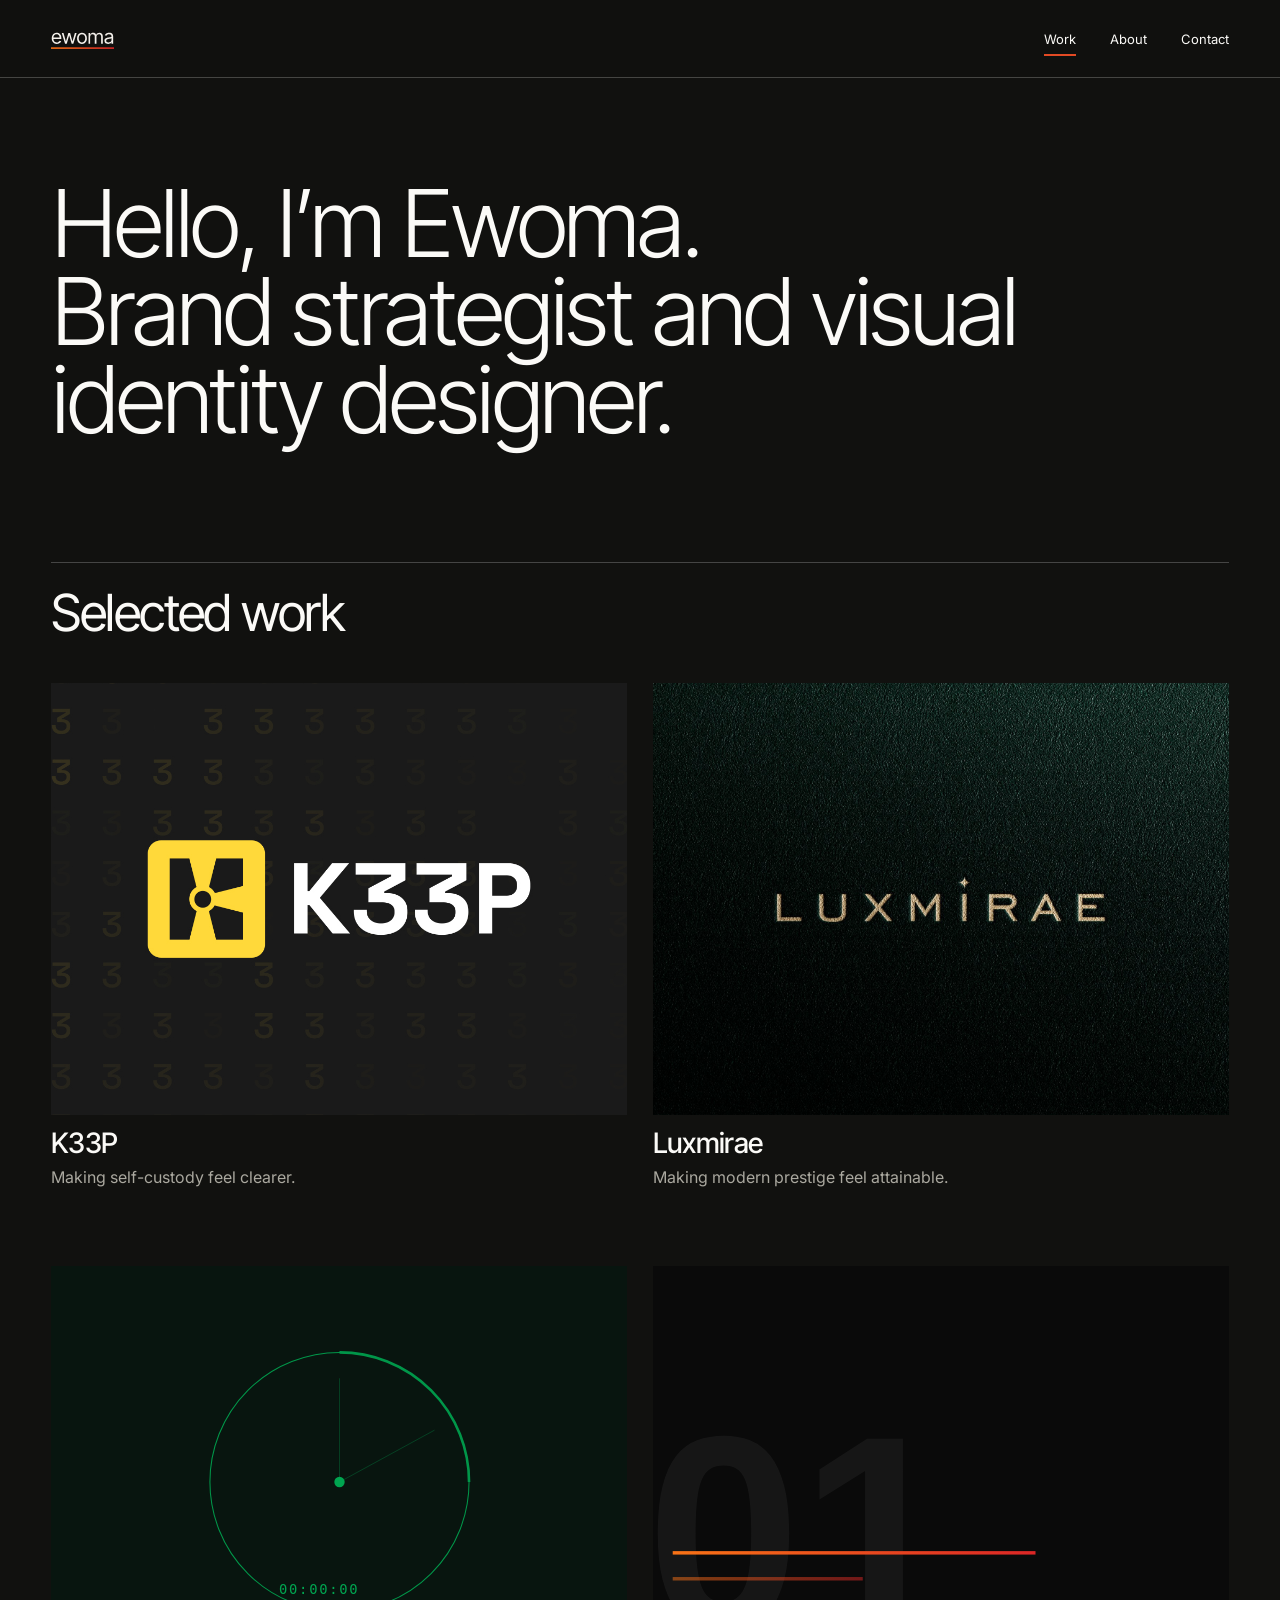
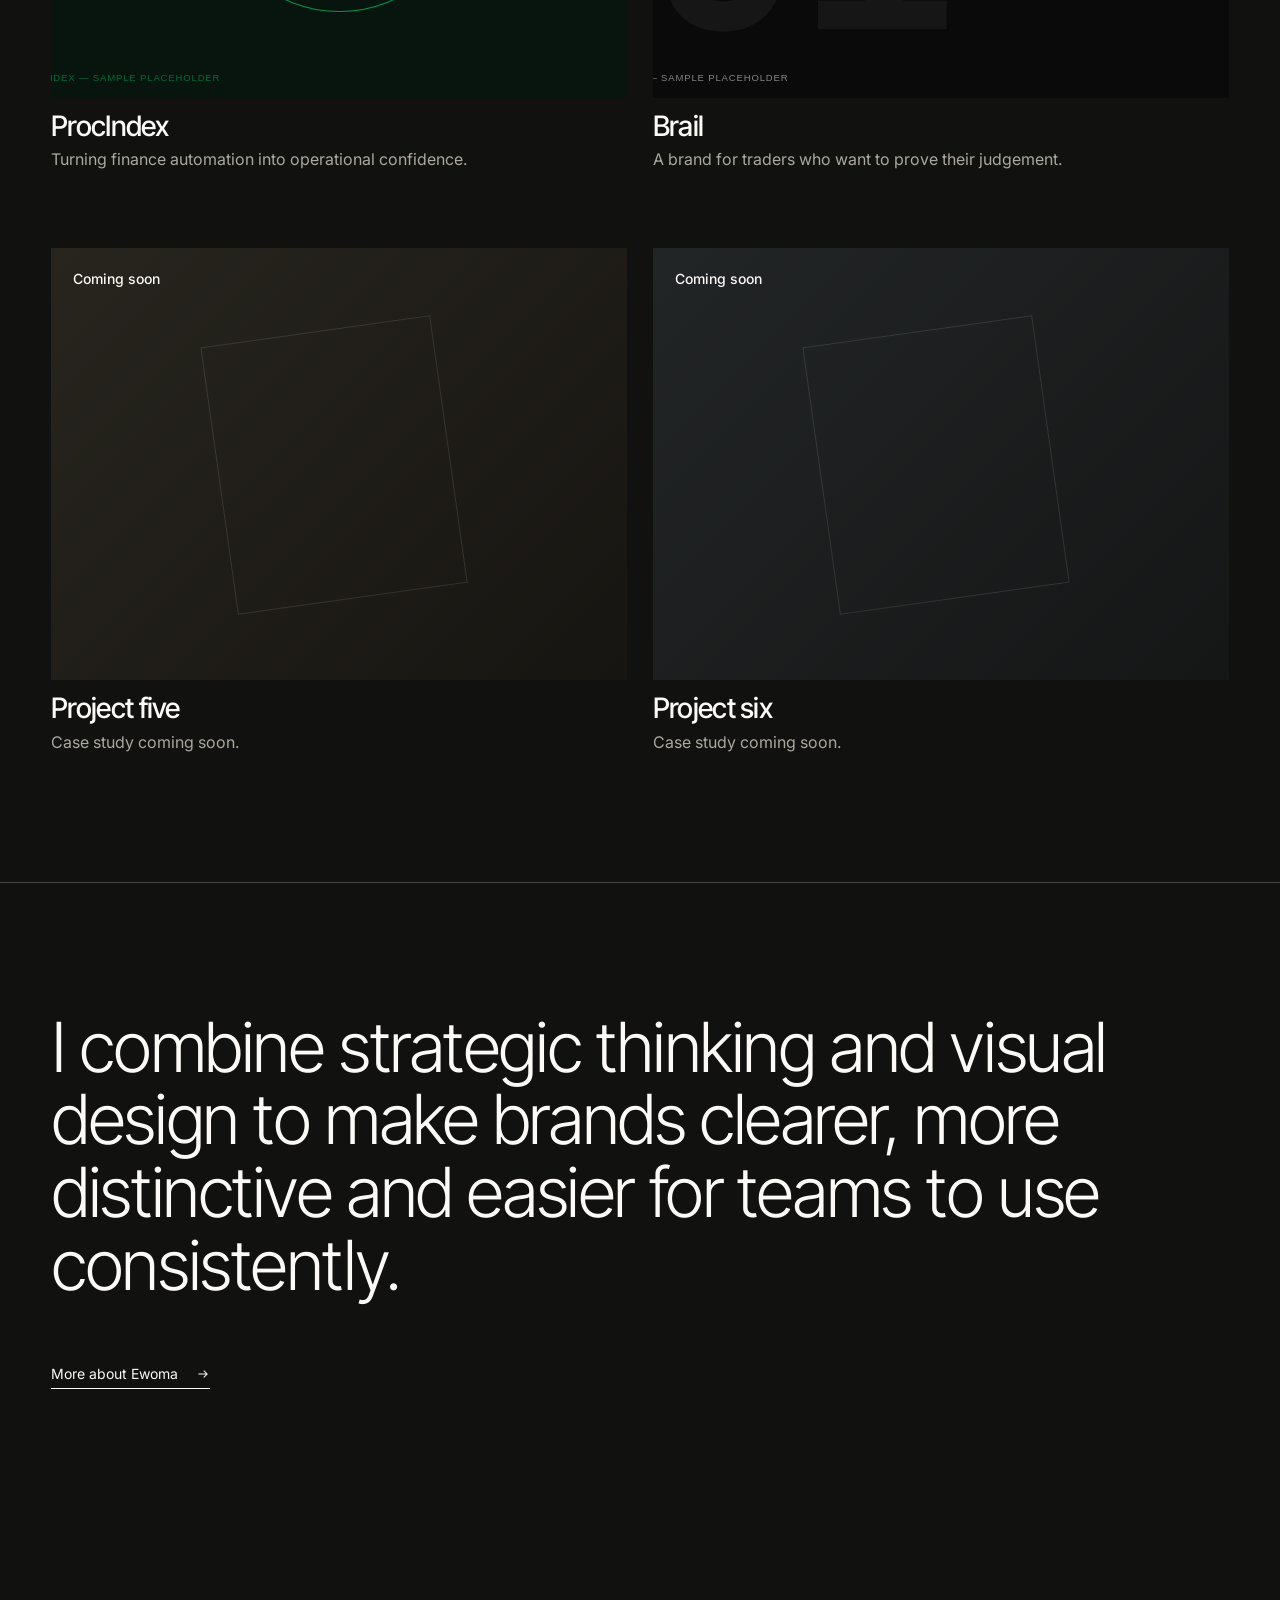
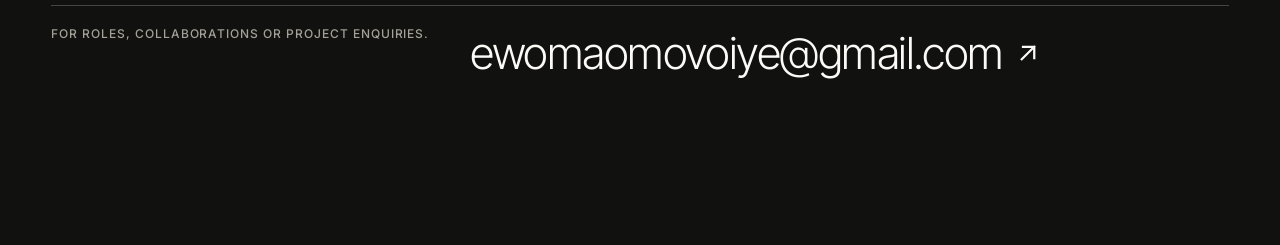
==== index.html @ f910e301 "Luxmirae Project Updated" ====
<!doctype html>
<html lang="en">
<head>
  <meta charset="utf-8"><meta name="viewport" content="width=device-width,initial-scale=1">
  <title>Ewoma Omovoiye — Brand strategist and visual identity designer</title>
  <meta name="description" content="Selected brand strategy and visual identity work by Ewoma Omovoiye.">
  <meta property="og:title" content="Ewoma Omovoiye — Brand strategist and visual identity designer"><meta property="og:description" content="Distinctive identities and practical brand systems that help brands communicate clearly and consistently."><meta property="og:type" content="website">
  <meta property="og:url" content="https://ewomaomovoiye.com/">
  <meta name="twitter:card" content="summary"><meta name="twitter:title" content="Ewoma Omovoiye — Brand strategist and visual identity designer"><meta name="twitter:description" content="Distinctive identities and practical brand systems that help brands communicate clearly and consistently.">
  <meta name="theme-color" content="#11110f">
  <link rel="canonical" href="https://ewomaomovoiye.com/">
  <link rel="icon" href="images/brand/favicon.svg"><link rel="preconnect" href="https://fonts.googleapis.com"><link rel="preconnect" href="https://fonts.gstatic.com" crossorigin>
  <link href="https://fonts.googleapis.com/css2?family=Inter+Tight:wght@300;400;500;600&family=Inter:wght@400;500;600&display=swap" rel="stylesheet"><link rel="stylesheet" href="style.css?v=luxmirae-2">
  <script type="application/ld+json">{"@context":"https://schema.org","@type":"Person","name":"Ewoma Omovoiye","url":"https://ewomaomovoiye.com/","jobTitle":"Brand strategist and visual identity designer","sameAs":["https://www.linkedin.com/in/ewoma-omovoiye/","https://www.instagram.com/ewomaomovoiye/","https://www.behance.net/omovoiypreciou"]}</script>
</head>
<body class="home-page">
<a class="skip-link" href="#main">Skip to content</a>
<nav aria-label="Primary navigation">
  <div class="logo"><a href="/" aria-label="Ewoma, home"><img class="logo-img" src="images/brand/logo-light.svg" alt=""></a></div>
  <button class="nav-toggle" aria-label="Open menu" aria-expanded="false" aria-controls="navlinks"><span class="bar"></span></button>
  <div class="navlinks" id="navlinks"><a class="active" aria-current="page" href="#work">Work</a><a href="/about">About</a><a href="mailto:ewomaomovoiye@gmail.com">Contact</a></div>
</nav><div class="nav-scrim" aria-hidden="true"></div>

<main id="main">
  <header class="home-hero"><div class="wrap">
    <h1>Hello, I’m Ewoma.<br>Brand strategist and visual identity designer.</h1>
  </div></header>

  <section class="work-index" id="work"><div class="wrap">
    <div class="section-head"><h2>Selected work</h2></div>
    <div class="project-grid">
      <article class="project-card"><a class="project-link" href="/work/k33p">
        <figure class="project-visual"><img class="project-still" src="images/k33p/cover-logo.jpg" alt="K33P logo on a dark patterned background" loading="lazy"><video class="project-motion" muted loop playsinline preload="metadata" poster="images/k33p/cover-logo.jpg" aria-hidden="true"><source src="images/k33p/k33p-hero.mp4?v=subtitle-free-1" type="video/mp4"></video></figure>
        <div class="project-caption"><h3>K33P</h3><p>Making self-custody feel clearer.</p></div>
      </a></article>
      <article class="project-card"><a class="project-link" href="/work/luxmirae">
        <figure class="project-visual"><img class="project-still" src="images/luxmirae/cover-logo.jpg" alt="Luxmirae wordmark in gold on deep green leather" loading="lazy"><video class="project-motion" muted loop playsinline preload="metadata" poster="images/luxmirae/cover-logo.jpg" aria-hidden="true"><source src="images/luxmirae/logo-motion.mp4" type="video/mp4"></video></figure>
        <div class="project-caption"><h3>Luxmirae</h3><p>Making modern prestige feel attainable.</p></div>
      </a></article>
      <article class="project-card"><a class="project-link" href="/work/procindex">
        <figure class="project-visual"><img class="project-still" src="images/procindex/hero.svg" alt="ProcIndex identity system preview" loading="lazy"><img class="project-motion" src="images/procindex/application.svg" alt="" aria-hidden="true" loading="lazy"></figure>
        <div class="project-caption"><h3>ProcIndex</h3><p>Turning finance automation into operational confidence.</p></div>
      </a></article>
      <article class="project-card"><a class="project-link" href="/work/brail">
        <figure class="project-visual"><img class="project-still" src="images/brail/hero.svg" alt="Brail identity system preview" loading="lazy"><img class="project-motion" src="images/brail/application.svg" alt="" aria-hidden="true" loading="lazy"></figure>
        <div class="project-caption"><h3>Brail</h3><p>A brand for traders who want to prove their judgement.</p></div>
      </a></article>
      <article class="project-card project-card--coming-soon" aria-label="Project five, case study coming soon">
        <figure class="project-visual project-placeholder"><span>Coming soon</span></figure>
        <div class="project-caption"><h3>Project five</h3><p>Case study coming soon.</p></div>
      </article>
      <article class="project-card project-card--coming-soon" aria-label="Project six, case study coming soon">
        <figure class="project-visual project-placeholder project-placeholder--alt"><span>Coming soon</span></figure>
        <div class="project-caption"><h3>Project six</h3><p>Case study coming soon.</p></div>
      </article>
    </div>
  </div></section>

  <section class="home-profile"><div class="wrap">
    <p>I combine strategic thinking and visual design to make brands clearer, more distinctive and easier for teams to use consistently.</p>
    <a class="home-profile-link" href="/about">More about Ewoma <svg class="icon link-arrow" viewBox="0 0 24 24" aria-hidden="true" focusable="false"><path d="M5 12h14M14 7l5 5-5 5"/></svg></a>
  </div></section>
</main>

<footer><div class="wrap"><div class="footer-top"><h2>For roles, collaborations or project enquiries.</h2><a class="contact-link" href="mailto:ewomaomovoiye@gmail.com"><span>ewomaomovoiye@gmail.com</span><svg class="icon contact-arrow" viewBox="0 0 24 24" aria-hidden="true" focusable="false"><path d="M7 17 17 7M8 7h9v9"/></svg></a></div><div class="footer-bottom"><div class="social-links"><a href="https://www.linkedin.com/in/ewoma-omovoiye/" target="_blank" rel="noopener noreferrer">LinkedIn</a><a href="https://www.instagram.com/ewomaomovoiye/" target="_blank" rel="noopener noreferrer">Instagram</a><a href="https://www.behance.net/omovoiypreciou" target="_blank" rel="noopener noreferrer">Behance</a></div><p class="copyright">© 2026 Ewoma Omovoiye</p></div></div></footer>
<script src="script.js?v=k33p-expanded-3"></script>
</body></html>
---- style.css ----
:root{--ink:#11110f;--paper:#f4f1eb;--white:#fbfaf7;--muted:#68675f;--line:rgba(17,17,15,.18);--line-dark:rgba(255,255,255,.22);--accent:#e34a24;--display:"Inter Tight",Arial,sans-serif;--body:"Inter",Arial,sans-serif}
*{box-sizing:border-box;margin:0;padding:0}html{scroll-behavior:smooth;overflow-x:clip}body{background:var(--paper);color:var(--ink);font-family:var(--body);-webkit-font-smoothing:antialiased;overflow-x:clip}html.menu-open,body.menu-open{overflow:hidden;overscroll-behavior:none}img{display:block;max-width:100%}a{color:inherit;text-decoration:none}button{color:inherit;font:inherit}a:focus-visible,button:focus-visible{outline:2px solid var(--accent);outline-offset:4px}::selection{background:var(--accent);color:#fff}
.skip-link{background:var(--ink);color:#fff;left:16px;padding:10px 14px;position:fixed;top:-80px;z-index:300}.skip-link:focus{top:16px}.wrap{margin:0 auto;max-width:1440px;padding-left:clamp(24px,4vw,64px);padding-right:clamp(24px,4vw,64px)}.rule{background:var(--accent);border:0;height:2px;width:48px}.eyebrow{color:var(--muted);font-size:12px;font-weight:600;letter-spacing:.1em;text-transform:uppercase}.text-link{align-items:center;border-bottom:1px solid currentColor;display:inline-flex;font-size:14px;gap:20px;padding-bottom:5px}.text-link::after{background:currentColor;content:"";height:.85em;-webkit-mask:url("data:image/svg+xml,%3Csvg xmlns='http://www.w3.org/2000/svg' viewBox='0 0 24 24'%3E%3Cpath d='M7 17 17 7M8 7h9v9' fill='none' stroke='black' stroke-linecap='square' stroke-width='1.8'/%3E%3C/svg%3E") center/contain no-repeat;mask:url("data:image/svg+xml,%3Csvg xmlns='http://www.w3.org/2000/svg' viewBox='0 0 24 24'%3E%3Cpath d='M7 17 17 7M8 7h9v9' fill='none' stroke='black' stroke-linecap='square' stroke-width='1.8'/%3E%3C/svg%3E") center/contain no-repeat;width:.85em}
nav{align-items:center;background:rgba(244,241,235,.94);border-bottom:1px solid var(--line);display:flex;height:78px;justify-content:space-between;padding:0 clamp(24px,4vw,64px);position:sticky;top:0;z-index:100;backdrop-filter:blur(14px)}.logo a,.logo-img{display:block}.logo-img{height:26px;width:auto}.navlinks{align-items:center;display:flex;font-size:13px;gap:34px}.navlinks a{color:#3f3f39;position:relative}.navlinks a::after{background:var(--accent);bottom:-9px;content:"";height:2px;left:0;position:absolute;transform:scaleX(0);transform-origin:left;transition:transform .2s ease;width:100%}.navlinks a:hover::after,.navlinks a.active::after{transform:scaleX(1)}.nav-status{align-items:center;display:flex;font-size:12px;gap:8px}.nav-status::before{background:#3c9b59;border-radius:50%;content:"";height:7px;width:7px}.nav-toggle{align-items:center;background:transparent;border:0;cursor:pointer;display:none;height:42px;justify-content:center;width:42px}.nav-toggle .bar,.nav-toggle .bar::before,.nav-toggle .bar::after{background:currentColor;content:"";display:block;height:1.5px;position:absolute;transition:transform .2s ease;width:21px}.nav-toggle .bar{position:relative}.nav-toggle .bar::before{top:-6px}.nav-toggle .bar::after{top:6px}.nav-toggle[aria-expanded=true] .bar{background:transparent}.nav-toggle[aria-expanded=true] .bar::before{top:0;transform:rotate(45deg)}.nav-toggle[aria-expanded=true] .bar::after{top:0;transform:rotate(-45deg)}.nav-scrim{display:none}.home-page{background:#11110f;color:var(--white)}.home-page nav{background:rgba(17,17,15,.92);border-bottom-color:var(--line-dark)}.home-page .navlinks a{color:var(--white)}
.home-hero{min-height:clamp(360px,52vh,560px);padding:clamp(64px,8vw,112px) 0 clamp(56px,7vw,88px)}.home-hero h1{font-family:var(--display);font-size:clamp(50px,7.3vw,108px);font-weight:300;letter-spacing:-.045em;line-height:.94;max-width:1200px}.hero-bottom{align-items:end;border-top:1px solid var(--line);display:grid;gap:30px;grid-template-columns:1fr 1fr;margin-top:clamp(54px,8vw,100px);padding-top:22px}.hero-bottom p{color:#3f3f39;font-size:clamp(16px,1.5vw,20px);line-height:1.55;max-width:610px}.hero-actions{display:flex;gap:28px;justify-content:flex-end}
.work-index{padding:16px 0 clamp(88px,10vw,132px)}.section-head{align-items:end;border-top:1px solid var(--line-dark);display:flex;justify-content:space-between;padding:18px 0 40px}.section-head h2{font-family:var(--display);font-size:clamp(32px,4vw,60px);font-weight:400;letter-spacing:-.03em}.section-head p{color:var(--muted);font-size:13px}.project-grid{display:grid;gap:clamp(48px,6vw,88px) clamp(16px,2vw,28px);grid-template-columns:repeat(2,minmax(0,1fr))}.project-card{min-width:0}.project-visual{aspect-ratio:4/3;background:#292925;overflow:hidden;position:relative}.project-visual img{height:100%;object-fit:cover;transition:transform .55s cubic-bezier(.2,.7,.2,1);width:100%}.project-card a:hover .project-visual img{transform:scale(1.018)}.project-caption{padding-top:14px}.project-caption h3{font-family:var(--display);font-size:clamp(23px,2.2vw,34px);font-weight:500;letter-spacing:-.025em;line-height:1.05}.project-caption p{color:#aaa89f;font-size:clamp(14px,1.25vw,17px);line-height:1.45;margin-top:7px;max-width:560px}.project-placeholder{align-items:flex-start;background:linear-gradient(135deg,#28251f,#171511);display:flex;padding:22px}.project-placeholder--alt{background:linear-gradient(135deg,#222526,#151616)}.project-placeholder::after{border:1px solid rgba(255,255,255,.11);content:"";height:62%;left:29%;position:absolute;top:19%;transform:rotate(-8deg);width:40%}.project-placeholder span{font-size:14px;font-weight:500;position:relative;z-index:1}.project-card--coming-soon{cursor:default}.home-profile{border-top:1px solid var(--line-dark);padding:clamp(82px,10vw,148px) 0}.home-profile p{font-family:var(--display);font-size:clamp(36px,5.4vw,76px);font-weight:300;letter-spacing:-.035em;line-height:1.05;max-width:1240px}.home-profile-link{align-items:center;border-bottom:1px solid currentColor;display:inline-flex;font-size:14px;gap:18px;margin-top:clamp(36px,5vw,64px);padding-bottom:6px}
.statement{background:var(--ink);color:var(--white);padding:clamp(88px,12vw,180px) 0}.statement p{font-family:var(--display);font-size:clamp(38px,6.2vw,92px);font-weight:300;letter-spacing:-.035em;line-height:1.02;max-width:1240px}.statement .eyebrow{color:#aaa89f;display:block;margin-bottom:42px}.home-about{display:grid;gap:70px;grid-template-columns:1fr 1.4fr;padding-bottom:120px;padding-top:120px}.home-about h2{font-family:var(--display);font-size:clamp(34px,4.5vw,68px);font-weight:400;letter-spacing:-.03em}.home-about-copy p{font-size:clamp(20px,2vw,28px);letter-spacing:-.015em;line-height:1.42;max-width:760px}.home-about-copy .text-link{margin-top:34px}
.page-hero{padding:clamp(86px,11vw,160px) 0 82px}.page-hero h1{font-family:var(--display);font-size:clamp(60px,10vw,144px);font-weight:300;letter-spacing:-.05em;line-height:.9}.page-hero .intro{font-family:var(--display);font-size:clamp(24px,3.4vw,48px);font-weight:300;letter-spacing:-.025em;line-height:1.2;margin:64px 0 0 auto;max-width:850px}.about-details{border-top:1px solid var(--line);display:grid;gap:60px;grid-template-columns:1fr 1.5fr;padding:28px 0 120px}.about-copy p{font-size:17px;line-height:1.7;margin-bottom:24px;max-width:690px}.facts{margin-top:52px}.fact-row{border-top:1px solid var(--line);display:grid;font-size:14px;gap:24px;grid-template-columns:130px 1fr;padding:17px 0}.fact-row:last-child{border-bottom:1px solid var(--line)}.fact-row dt{color:var(--muted)}.principles{background:var(--ink);color:var(--white);padding:100px 0}.principles-grid{display:grid;grid-template-columns:repeat(3,1fr);margin-top:52px}.principle{border-left:1px solid var(--line-dark);padding:0 30px}.principle:first-child{border-left:0;padding-left:0}.principle .n{color:#96958d;font-size:12px;margin-bottom:54px}.principle h2{font-family:var(--display);font-size:27px;font-weight:400;margin-bottom:18px}.principle p{color:#bbb9b1;font-size:14px;line-height:1.65}
.process-intro{border-top:1px solid var(--line);display:grid;gap:40px;grid-template-columns:1fr 1.5fr;padding:24px 0 92px}.process-intro p{font-size:clamp(20px,2.4vw,32px);line-height:1.4;max-width:780px}.process-list{border-top:1px solid var(--line)}.phase{border-bottom:1px solid var(--line);display:grid;gap:28px;grid-template-columns:80px .8fr 1.2fr;padding:38px 0}.phase .n{color:var(--accent);font-size:12px;padding-top:7px}.phase h2{font-family:var(--display);font-size:clamp(28px,3vw,44px);font-weight:400;letter-spacing:-.025em}.phase p{color:#4e4d47;font-size:15px;line-height:1.65;max-width:620px}.process-page{padding-bottom:120px}
.case-intro{padding:clamp(72px,9vw,130px) 0 54px}.case-intro h1{font-family:var(--display);font-size:clamp(70px,12vw,174px);font-weight:300;letter-spacing:-.055em;line-height:.84}.case-hook{font-family:var(--display);font-size:clamp(25px,3.7vw,54px);font-weight:300;letter-spacing:-.025em;line-height:1.16;margin-top:64px;max-width:970px}.case-meta{border-bottom:1px solid var(--line);border-top:1px solid var(--line);display:grid;grid-template-columns:repeat(4,1fr);margin-top:72px}.meta-item{border-left:1px solid var(--line);min-height:96px;padding:18px}.meta-item:first-child{border-left:0;padding-left:0}.meta-item dt{color:var(--muted);font-size:11px;letter-spacing:.07em;margin-bottom:12px;text-transform:uppercase}.meta-item dd{font-size:14px;line-height:1.4}.case-media{background:#ddd9d2}.case-media img{height:auto;width:100%}.case-story{padding:120px 0}.story-row{border-top:1px solid var(--line);display:grid;gap:35px;grid-template-columns:120px .8fr 1.2fr;padding:36px 0 90px}.story-row:last-child{padding-bottom:0}.story-label{color:var(--accent);font-size:11px;letter-spacing:.08em;padding-top:9px;text-transform:uppercase}.story-row h2{font-family:var(--display);font-size:clamp(30px,4vw,58px);font-weight:400;letter-spacing:-.03em;line-height:1.05}.story-copy p{font-size:16px;line-height:1.7;margin-bottom:18px;max-width:680px}.story-copy .insight{font-family:var(--display);font-size:clamp(25px,3vw,42px);font-weight:300;letter-spacing:-.02em;line-height:1.2;margin-bottom:28px}.media-grid{display:grid;gap:3px;grid-template-columns:repeat(12,1fr);margin:0 auto;max-width:1600px;padding:0 3px}.media-grid img{background:#ddd9d2;height:100%;object-fit:cover;width:100%}.media-grid .wide{aspect-ratio:16/8;grid-column:span 12}.media-grid .half{aspect-ratio:4/3;grid-column:span 6}.media-grid .third{aspect-ratio:1/1;grid-column:span 4}.project-status{background:var(--ink);color:var(--white);padding:92px 0}.project-status-grid{display:grid;gap:50px;grid-template-columns:1fr 2fr}.project-status h2{color:#9c9b93;font-size:12px;font-weight:500;letter-spacing:.08em;text-transform:uppercase}.project-status p{font-family:var(--display);font-size:clamp(28px,4vw,58px);font-weight:300;letter-spacing:-.025em;line-height:1.15;max-width:930px}.next-project{padding:26px 0 86px}.next-project a{align-items:end;border-top:1px solid var(--line);display:flex;justify-content:space-between;padding-top:22px}.next-project span{color:var(--muted);font-size:11px;letter-spacing:.08em;text-transform:uppercase}.next-project strong{font-family:var(--display);font-size:clamp(38px,6vw,88px);font-weight:300;letter-spacing:-.04em}
footer{background:var(--ink);color:var(--white);padding:88px 0 38px}.footer-top{border-top:1px solid var(--line-dark);display:grid;gap:40px;grid-template-columns:1fr 2fr;padding-top:20px}footer h2{color:#a3a198;font-size:12px;font-weight:500;letter-spacing:.08em;text-transform:uppercase}.contact-link{align-items:center;display:inline-flex;font-family:var(--display);font-size:clamp(28px,3.45vw,66px);font-weight:300;gap:.22em;justify-self:start;letter-spacing:-.035em;max-width:100%;white-space:nowrap}.contact-link span:first-child{min-width:0}.icon{display:block;fill:none;stroke:currentColor;stroke-linecap:square;stroke-width:1.8;vector-effect:non-scaling-stroke}.contact-arrow{flex:0 0 auto;height:.68em;width:.68em}.footer-bottom{align-items:end;border-top:1px solid var(--line-dark);display:flex;justify-content:space-between;margin-top:90px;padding-top:20px}.social-links{display:flex;font-size:13px;gap:24px}.copyright{color:#95948c;font-size:12px}
@media(max-width:820px){nav{height:70px;padding-left:max(24px,env(safe-area-inset-left));padding-right:max(24px,env(safe-area-inset-right))}.nav-toggle{display:flex;position:relative;z-index:103}.nav-status{display:none}.navlinks{align-items:flex-start;background:var(--ink);color:var(--white);flex-direction:column;font-family:var(--display);font-size:34px;gap:22px;height:100vh;height:100dvh;justify-content:center;overflow-y:auto;overscroll-behavior:contain;padding:calc(48px + env(safe-area-inset-top)) max(48px,calc(24px + env(safe-area-inset-right))) calc(48px + env(safe-area-inset-bottom)) 48px;pointer-events:none;position:fixed;right:0;top:0;transform:translateX(100%);transition:transform .28s ease,visibility .28s;visibility:hidden;-webkit-overflow-scrolling:touch;width:min(88vw,420px);z-index:102}.navlinks.open{pointer-events:auto;transform:translateX(0);visibility:visible}.navlinks a{color:var(--white)}.nav-toggle[aria-expanded=true]{color:var(--white)}.nav-scrim{background:rgba(17,17,15,.42);display:block;inset:0;opacity:0;pointer-events:none;position:fixed;transition:opacity .28s ease;z-index:99}.nav-scrim.open{opacity:1;pointer-events:auto;touch-action:none}.hero-bottom,.home-about,.about-details,.process-intro,.footer-top,.project-status-grid{grid-template-columns:1fr}.hero-actions{justify-content:flex-start}.contact-link{font-size:5.2vw}.principles-grid{grid-template-columns:1fr}.principle{border-left:0;border-top:1px solid var(--line-dark);padding:30px 0}.principle:first-child{border-top:0}.principle .n{margin-bottom:30px}.phase,.story-row{grid-template-columns:60px 1fr}.phase p,.story-copy{grid-column:2}.case-meta{grid-template-columns:repeat(2,1fr)}.meta-item:nth-child(3){border-left:0;padding-left:0}.meta-item:nth-child(n+3){border-top:1px solid var(--line)}}
@media(max-width:620px){.home-hero{min-height:auto;padding-top:76px}.home-hero h1{font-size:clamp(48px,15.5vw,76px);line-height:.94}.project-grid{grid-template-columns:1fr}.project-card{grid-column:auto}.project-visual{aspect-ratio:4/3}.project-caption h3{font-size:26px}.statement p{font-size:38px}.home-about{gap:38px}.page-hero .intro{margin-top:46px}.about-details{gap:36px}.phase,.story-row{gap:18px;grid-template-columns:36px 1fr}.case-hook{margin-top:42px}.case-intro h1{font-size:clamp(62px,22vw,100px)}.case-story{padding:76px 0}.story-row{padding-bottom:64px}.media-grid .half,.media-grid .third{aspect-ratio:4/3;grid-column:span 12}.footer-bottom{align-items:flex-start;flex-direction:column;gap:28px}.social-links{flex-wrap:wrap}.contact-link{font-size:clamp(18px,5.6vw,29px)}}
@media(prefers-reduced-motion:reduce){*,*::before,*::after{scroll-behavior:auto!important;transition-duration:.01ms!important}}

/* Shared page progress */
nav{isolation:isolate}
.page-progress{background:transparent;bottom:-1px;height:3px;left:0;opacity:0;pointer-events:none;position:absolute;right:0;transition:opacity .18s ease;z-index:4}
.page-progress.is-visible{opacity:1}
.page-progress-bar{background:linear-gradient(90deg,#f2a23b 0%,#ed6932 48%,#c9322c 100%);height:100%;transform:scaleX(0);transform-origin:left center;will-change:transform}

/* Homepage project interaction */
.project-grid:has(.project-card:hover) .project-card:not(:hover),.project-grid:has(.project-card:focus-within) .project-card:not(:focus-within){opacity:.24}
.project-card{opacity:1;transition:opacity .34s ease,transform .42s cubic-bezier(.22,1,.36,1)}
.project-card:hover,.project-card:focus-within{transform:translateY(-4px)}
.project-visual .project-still,.project-visual .project-motion{inset:0;position:absolute}
.project-visual .project-still{opacity:1;transition:opacity .3s ease}
.project-visual .project-motion{opacity:0;transform:scale(1.03);transition:opacity .3s ease}
.project-card:hover .project-still,.project-card:focus-within .project-still{opacity:0}
.project-card:hover .project-motion,.project-card:focus-within .project-motion{animation:project-preview-motion 5.5s ease-in-out infinite alternate;opacity:1}
@keyframes project-preview-motion{from{filter:saturate(.9);transform:scale(1.04) translate3d(-1.2%,0,0)}to{filter:saturate(1.15);transform:scale(1.12) translate3d(1.5%,-1%,0)}}

/* Selected card expands into the case-study hero before navigation. */
.project-flight{background:#24231f;inset:auto;overflow:hidden;pointer-events:none;position:fixed;z-index:1000;will-change:height,left,top,width}
.project-flight-media{display:block;height:100%;object-fit:cover;width:100%;will-change:transform}
.project-visual.is-flight-source{visibility:hidden}
.is-project-transitioning{overflow:hidden}
.is-project-transitioning>*:not(.project-flight):not(script){opacity:0;transition:opacity .42s ease}
.is-project-transitioning-live{overflow:hidden}
.is-project-transitioning-live>main,.is-project-transitioning-live>footer{opacity:0;pointer-events:none;transition:opacity .32s ease}
.is-project-transitioning-live .project-cursor{visibility:hidden}
.immersive-media video.is-continuous-video{animation:none;transform:none}
.is-case-entering .immersive-copy{opacity:0!important;transform:translateY(48px)!important;visibility:hidden!important}
.is-case-entering .immersive-media::after{opacity:0!important}

/* Immersive case studies */
.case-page{--case-dim:0;--case-copy:0;background:#11110f;color:var(--white)}
.case-page nav{background:linear-gradient(180deg,rgba(0,0,0,.62),rgba(0,0,0,0));border-bottom-color:rgba(255,255,255,.16);color:var(--white);margin-bottom:-78px;text-shadow:0 1px 14px rgba(0,0,0,.45);transition:background .18s ease,border-color .18s ease}
.case-page nav.is-scrolled{background:#11110f;backdrop-filter:none;border-bottom-color:var(--line-dark);text-shadow:none}
.case-page .navlinks a{color:var(--white)}
.immersive-hero{background:#263b4b;height:152svh;min-height:1100px;position:relative}
.immersive-media{height:100svh;min-height:650px;overflow:hidden;position:sticky;top:0}
.immersive-media::after{background:linear-gradient(180deg,rgba(8,8,7,.08),rgba(8,8,7,.82));content:"";inset:0;opacity:var(--case-dim);pointer-events:none;position:absolute;transition:opacity .08s linear;z-index:1}
.immersive-media img,.immersive-media video{animation:case-media-motion 14s ease-in-out infinite alternate;height:100%;object-fit:cover;width:100%}
@keyframes case-media-motion{from{transform:scale(1.08) translate3d(-1.2%,0,0)}to{transform:scale(1.02) translate3d(1%,-.5%,0)}}
.immersive-copy{align-items:end;bottom:78px;display:grid;gap:clamp(30px,5vw,80px);grid-template-columns:minmax(0,1.5fr) minmax(240px,.5fr);left:clamp(24px,4vw,64px);opacity:var(--case-copy);position:absolute;right:clamp(24px,4vw,64px);transform:translateY(var(--case-copy-y,48px));will-change:opacity,transform;z-index:2}
.immersive-copy h1{font-family:var(--display);font-size:clamp(58px,9.2vw,138px);font-weight:300;letter-spacing:-.06em;line-height:.86}
.immersive-copy p{font-size:clamp(16px,1.5vw,20px);line-height:1.4;max-width:360px}
.case-sheet{background:var(--paper);border-radius:20px 20px 0 0;color:var(--ink);margin-top:-20px;overflow:hidden;position:relative;z-index:3}
.case-overview{border-bottom:1px solid var(--line);display:grid;gap:clamp(46px,6vw,90px);grid-template-columns:.8fr 2.2fr;padding-bottom:clamp(72px,8vw,112px);padding-top:42px}
.case-overview h2{font-family:var(--display);font-size:clamp(36px,4.5vw,64px);font-weight:400;letter-spacing:-.045em;line-height:.95}
.overview-content{display:grid;gap:clamp(24px,3vw,44px);grid-template-columns:minmax(240px,1.35fr) repeat(3,minmax(100px,.55fr))}
.overview-content>p,.overview-content dd{font-size:15px;line-height:1.45}.overview-content dl{margin:0}.overview-content dt{color:var(--muted);font-size:11px;letter-spacing:.08em;margin-bottom:12px;text-transform:uppercase}.overview-content dd{margin:0}
.editorial-media{background:#d7d3cb;overflow:hidden}.editorial-media img{height:100%;object-fit:cover;transform:scale(1.035);transition:transform 1.25s cubic-bezier(.22,1,.36,1);width:100%}.editorial-media.is-visible img{transform:scale(1)}
.editorial-media--wide{height:clamp(440px,67vw,900px);margin:0 clamp(24px,4vw,64px)}
.editorial-media--band{height:clamp(380px,55vw,760px);margin-top:clamp(46px,6vw,86px)}
.editorial-pair{display:grid;gap:clamp(8px,1vw,16px);grid-template-columns:1fr 1fr;padding:clamp(24px,4vw,64px)}.editorial-pair .editorial-media{min-height:clamp(340px,45vw,640px)}
.editorial-stagger{display:grid;gap:clamp(60px,12vw,190px);grid-template-columns:1fr 1fr;padding:clamp(86px,10vw,150px) clamp(24px,8vw,120px)}.editorial-stagger .editorial-media{aspect-ratio:4/5}.editorial-stagger .editorial-media:last-child{margin-top:clamp(90px,12vw,180px)}
.case-context{border-bottom:1px solid var(--line);display:grid;gap:clamp(42px,6vw,90px);grid-template-columns:1fr 1fr;padding-bottom:clamp(84px,9vw,130px);padding-top:clamp(84px,9vw,130px)}
.case-context h2{font-family:var(--display);font-size:clamp(38px,5vw,72px);font-weight:400;letter-spacing:-.05em;line-height:.98;max-width:590px}
.case-context p{font-family:var(--display);font-size:clamp(22px,2.4vw,34px);font-weight:300;letter-spacing:-.025em;line-height:1.22;max-width:700px}
.case-context--plain{grid-template-columns:.75fr 1.25fr}.case-context--plain p{grid-column:2}
.reveal-on-scroll{opacity:0;transform:translateY(34px);transition:opacity .7s ease,transform .9s cubic-bezier(.22,1,.36,1)}.reveal-on-scroll.is-visible{opacity:1;transform:translateY(0)}
.next-project-card{background:#254837;color:var(--white);display:grid;grid-template-columns:1fr auto;grid-template-rows:auto 1fr;min-height:clamp(500px,67svh,760px);overflow:hidden;padding:clamp(24px,4vw,60px);position:relative}.next-project-card::after{border:1px solid rgba(255,255,255,.3);content:"";height:56vw;position:absolute;right:-12vw;top:24%;transform:rotate(-8deg);transition:transform .8s cubic-bezier(.22,1,.36,1);width:44vw}.next-project-card:hover::after{transform:rotate(2deg) scale(1.05)}.next-project-card span,.next-project-card em{font-size:12px;font-style:normal;letter-spacing:.05em;position:relative;z-index:1}.next-project-card em{align-items:center;display:inline-flex;gap:.45em;justify-self:end}.next-project-card strong{align-self:end;font-family:var(--display);font-size:clamp(78px,16vw,230px);font-weight:300;grid-column:1/-1;letter-spacing:-.07em;line-height:.78;position:relative;z-index:1}.next-project-card--procindex{background:#6b3022}.next-project-card--brail{background:#4a3b73}.next-project-card--bento{background:#263b4b}
.case-page footer{position:relative;z-index:4}

@media(max-width:900px){.case-overview,.case-context{grid-template-columns:1fr}.overview-content{grid-template-columns:repeat(3,1fr)}.overview-content>p{grid-column:1/-1}.case-context--plain{grid-template-columns:1fr}.case-context--plain p{grid-column:1}.immersive-copy{grid-template-columns:1fr}}
@media(max-width:820px){.immersive-hero{height:146svh;min-height:0}.immersive-media{min-height:0}.immersive-copy{bottom:max(48px,calc(env(safe-area-inset-bottom) + 24px))}}
@media(max-width:620px){.project-grid:has(.project-card:hover) .project-card:not(:hover){opacity:1}.case-page nav{margin-bottom:-70px}.immersive-copy h1{font-size:clamp(52px,18vw,84px)}.case-overview{gap:42px}.overview-content{grid-template-columns:1fr 1fr}.editorial-pair{grid-template-columns:1fr}.editorial-pair .editorial-media{min-height:420px}.editorial-media--wide{height:68svh}.editorial-stagger{gap:10px}.case-context p{font-size:22px}.next-project-card{min-height:510px}}
@media(max-width:520px){.overview-content{grid-template-columns:1fr}.overview-content>p{grid-column:auto}}
@media(hover:none) and (pointer:coarse) and (max-height:600px){.immersive-hero{height:160svh;min-height:0}.immersive-media{height:100svh;min-height:0}.immersive-copy{bottom:max(24px,calc(env(safe-area-inset-bottom) + 12px));grid-template-columns:1fr}.immersive-copy h1{font-size:clamp(40px,9vw,68px)}}
@media(prefers-reduced-motion:reduce){.project-card:hover .project-motion,.project-card:focus-within .project-motion,.immersive-media img,.immersive-media video{animation:none}.reveal-on-scroll{opacity:1;transform:none}}

/* About page */
.about-page{background:#11110f;color:var(--white)}
.about-page nav{background:rgba(17,17,15,.94);border-bottom-color:var(--line-dark)}
.about-page .navlinks a{color:var(--white)}
.about-hero-new{border-bottom:1px solid var(--line-dark);height:175svh;min-height:1260px;position:relative}
.about-hero-sticky{height:calc(100svh - 78px);min-height:720px;overflow:hidden;position:sticky;top:78px}
.about-visual-stage{inset:0;position:absolute}
.about-name-layer{animation:about-name-in .9s cubic-bezier(.22,1,.36,1) both;font-family:var(--display);font-size:clamp(96px,13vw,205px);font-weight:300;inset:0;letter-spacing:-.075em;line-height:.78;pointer-events:none;position:absolute;text-transform:uppercase}
.about-name-layer span{display:block;position:absolute;white-space:nowrap}.about-name-layer span:first-child{left:clamp(24px,2.5vw,44px);top:var(--about-name-first-top,7%)}.about-name-layer span:last-child{right:clamp(18px,1.5vw,30px);top:var(--about-name-second-top,40%)}
.about-name-back{opacity:var(--about-name-back,0);z-index:1}.about-name-front{opacity:var(--about-name-front,1);z-index:3}
.about-portrait-frame{background:radial-gradient(circle at 67% 30%,rgba(227,74,36,.82),transparent 19%),radial-gradient(circle at 31% 68%,rgba(96,51,105,.76),transparent 28%),linear-gradient(120deg,#171715 8%,#60281f 48%,#c85c31 100%);height:100%;left:0;overflow:hidden;position:absolute;top:0;width:100%;z-index:2}
.about-portrait-frame::before{background:repeating-linear-gradient(90deg,transparent 0 39px,rgba(255,255,255,.035) 40px);content:"";inset:0;mix-blend-mode:screen;position:absolute;z-index:2}
.about-portrait-frame::after{background-image:url("images/about/ewoma-profile.jpg");background-position:51% 50%;background-repeat:no-repeat;background-size:cover;content:"";inset:0;opacity:var(--about-portrait-opacity,0);position:absolute;z-index:1}
.about-role-new,.about-intro-new{bottom:clamp(58px,8vh,82px);margin:0;opacity:var(--about-details-opacity,0);position:absolute;transform:translateY(var(--about-details-y,28px));z-index:4}.about-role-new{font-family:var(--display);font-size:clamp(20px,1.5vw,24px);font-weight:400;left:clamp(24px,2.5vw,44px);letter-spacing:-.02em;line-height:1.18;max-width:320px}.about-intro-new{font-family:var(--display);font-size:clamp(24px,2.6vw,38px);font-weight:300;left:57%;letter-spacing:-.03em;line-height:1.1;max-width:560px;right:clamp(24px,4vw,64px)}
.about-biography-new{border-bottom:1px solid var(--line-dark);display:grid;grid-template-columns:repeat(12,minmax(0,1fr));padding:clamp(110px,10vw,160px) clamp(24px,4vw,64px) clamp(130px,12vw,180px)}.about-biography-new>div{grid-column:5/13;max-width:900px}.about-biography-new p{color:#cfccc4;font-size:clamp(18px,1.8vw,26px);letter-spacing:-.015em;line-height:1.38;margin:0 0 28px}.about-biography-new .about-biography-lead{color:var(--white);font-family:var(--display);font-size:clamp(36px,4.8vw,70px);font-weight:300;letter-spacing:-.045em;line-height:1.04}.about-biography-new p:last-child{margin-bottom:0}
.about-capabilities-new{border-bottom:1px solid var(--line-dark);padding:30px clamp(24px,4vw,64px) clamp(100px,9vw,140px)}.about-capabilities-new h2,.about-experience-new>h2{font-family:var(--display);font-size:clamp(38px,5vw,72px);font-weight:300;letter-spacing:-.045em;line-height:1;margin-bottom:70px}.about-capability-grid{border-top:1px solid var(--line-dark);display:grid;grid-template-columns:1fr 1fr}.about-capability-grid p{align-items:flex-end;border-bottom:1px solid var(--line-dark);display:flex;font-family:var(--display);font-size:clamp(26px,3.3vw,48px);font-weight:300;letter-spacing:-.035em;line-height:1;margin:0;min-height:160px;padding:22px 0}.about-capability-grid p:nth-child(odd){border-right:1px solid var(--line-dark);padding-right:28px}.about-capability-grid p:nth-child(even){padding-left:28px}
.about-experience-new{border-bottom:1px solid var(--line-dark);display:grid;gap:clamp(56px,7vw,100px);grid-template-columns:.62fr 1.38fr;padding:30px clamp(24px,4vw,64px) clamp(110px,10vw,150px)}.experience-list{border-top:1px solid var(--line-dark)}.experience-list article{align-items:baseline;border-bottom:1px solid var(--line-dark);display:grid;gap:26px;grid-template-columns:minmax(240px,1.15fr) minmax(190px,1fr) 120px;padding:23px 0}.experience-list h3{font-size:15px;font-weight:500}.experience-list p{color:#cfccc4;font-size:14px}.experience-list time{color:#9c9a92;font-size:12px;text-align:right;white-space:nowrap}.resume-link{border-bottom:1px solid currentColor;display:inline-flex;font-size:14px;gap:16px;margin-top:44px;padding-bottom:5px}
@keyframes about-name-in{from{transform:translateY(42px)}to{transform:translateY(0)}}

@media(max-width:820px){.about-hero-new{height:auto;min-height:0}.about-hero-sticky{--about-name-back:1;--about-name-front:0;--about-portrait-opacity:1;--about-details-opacity:1;--about-details-y:0px;height:auto;min-height:calc(100svh - 70px);overflow:hidden;padding:clamp(28px,5svh,48px) 18px max(64px,calc(env(safe-area-inset-bottom) + 44px));position:relative;top:0}.about-visual-stage{height:min(90vw,470px);inset:auto;position:relative}.about-name-layer{animation:none;font-size:clamp(48px,16vw,92px);inset:0}.about-name-layer span:first-child{left:0;top:0}.about-name-layer span:last-child{left:0;right:auto;top:45%}.about-name-front{display:none}.about-name-back{animation:about-mobile-name-in .72s cubic-bezier(.22,1,.36,1) both;opacity:1}.about-portrait-frame{animation:about-mobile-portrait-in .82s cubic-bezier(.22,1,.36,1) .08s both;height:min(90vw,470px)!important;left:50%!important;top:0!important;transform:translateX(-50%);width:min(72vw,360px)!important}.about-role-new,.about-intro-new{bottom:auto;left:auto;max-width:none;opacity:1;position:relative;right:auto;transform:none}.about-role-new{animation:about-mobile-copy-in .58s cubic-bezier(.22,1,.36,1) .28s both;font-size:20px;margin-top:34px}.about-intro-new{animation:about-mobile-copy-in .64s cubic-bezier(.22,1,.36,1) .38s both;border-top:1px solid var(--line-dark);font-size:clamp(27px,7.2vw,36px);margin-top:30px;padding-top:26px}.about-biography-new{padding:110px 18px}.about-biography-new>div{grid-column:1/13}.about-capabilities-new{padding-left:18px;padding-right:18px}.about-experience-new{grid-template-columns:1fr;padding-left:18px;padding-right:18px}.experience-list article{grid-template-columns:minmax(180px,1fr) minmax(150px,1fr) 100px}}
@keyframes about-mobile-name-in{from{opacity:0;transform:translateY(20px)}to{opacity:1;transform:translateY(0)}}
@keyframes about-mobile-portrait-in{from{opacity:0;transform:translateX(-50%) scale(.975)}to{opacity:1;transform:translateX(-50%) scale(1)}}
@keyframes about-mobile-copy-in{from{opacity:0;transform:translateY(16px)}to{opacity:1;transform:translateY(0)}}
@media(max-width:520px){.about-name-layer{font-size:clamp(46px,16vw,72px)}.about-role-new{font-size:19px}.about-intro-new{font-size:clamp(25px,7vw,32px)}.about-capability-grid{grid-template-columns:1fr}.about-capability-grid p:nth-child(odd),.about-capability-grid p:nth-child(even){border-right:0;min-height:118px;padding:20px 0}.experience-list article{gap:8px 18px;grid-template-columns:1fr auto}.experience-list p{grid-column:1/-1}}
@media(prefers-reduced-motion:reduce){.about-hero-new{height:auto;min-height:0}.about-hero-sticky{position:relative;top:0}.about-name-layer,.about-portrait-frame,.about-role-new,.about-intro-new{animation:none}}

/* Shared motion and interaction system */
.site-reveal{opacity:0;transform:translateY(24px);transition:opacity .62s ease var(--reveal-delay,0ms),transform .78s cubic-bezier(.22,1,.36,1) var(--reveal-delay,0ms)}
.site-reveal.is-visible{opacity:1;transform:translateY(0)}
.site-reveal.is-visible.project-card:hover,.site-reveal.is-visible.project-card:focus-within{transform:translateY(-4px)}
.project-grid:has(.project-card:hover) .site-reveal.is-visible.project-card:not(:hover),.project-grid:has(.project-card:focus-within) .site-reveal.is-visible.project-card:not(:focus-within){opacity:.24}
.home-profile-link,.resume-link,.social-links a{transition:color .22s ease,opacity .22s ease}
.link-arrow{flex:0 0 auto;height:1em;width:1em}.home-profile-link .link-arrow,.resume-link .link-arrow,.contact-arrow{transition:transform .28s cubic-bezier(.22,1,.36,1)}
.home-profile-link:hover .link-arrow,.home-profile-link:focus-visible .link-arrow,.resume-link:hover .link-arrow,.resume-link:focus-visible .link-arrow,.contact-link:hover .contact-arrow,.contact-link:focus-visible .contact-arrow{transform:translate(4px,-2px)}
.social-links a:hover,.social-links a:focus-visible{color:#fff;opacity:.62}
.project-caption h3::after{background:currentColor;content:"";display:inline-block;height:.52em;margin-left:.42em;-webkit-mask:url("data:image/svg+xml,%3Csvg xmlns='http://www.w3.org/2000/svg' viewBox='0 0 24 24'%3E%3Cpath d='M7 17 17 7M8 7h9v9' fill='none' stroke='black' stroke-linecap='square' stroke-width='1.8'/%3E%3C/svg%3E") center/contain no-repeat;mask:url("data:image/svg+xml,%3Csvg xmlns='http://www.w3.org/2000/svg' viewBox='0 0 24 24'%3E%3Cpath d='M7 17 17 7M8 7h9v9' fill='none' stroke='black' stroke-linecap='square' stroke-width='1.8'/%3E%3C/svg%3E") center/contain no-repeat;opacity:0;transform:translate(-5px,5px);transition:opacity .25s ease,transform .32s cubic-bezier(.22,1,.36,1);vertical-align:top;width:.52em}
.project-link:hover .project-caption h3::after,.project-link:focus-visible .project-caption h3::after{opacity:1;transform:translate(0,0)}

/* Media placeholders and slow-network feedback */
.project-visual,.editorial-media{isolation:isolate;position:relative}
.immersive-media{isolation:isolate}
.media-loading::before{animation:media-placeholder 1.3s ease-in-out .28s infinite;background:linear-gradient(105deg,transparent 30%,rgba(255,255,255,.14) 48%,transparent 66%);background-size:220% 100%;content:"";inset:0;opacity:0;pointer-events:none;position:absolute;z-index:6}
.project-visual.media-loading>img,.project-visual.media-loading>video,.editorial-media.media-loading>img,.editorial-media.media-loading>video{opacity:.01}
.immersive-media.media-loading>img,.immersive-media.media-loading>video{opacity:1}
.media-ready>img,.media-ready>video{opacity:1;transition:opacity .42s ease}
.media-error::before{align-items:center;background:#24231f;color:#aaa89f;content:"Media unavailable";display:flex;font-size:12px;inset:0;justify-content:center;letter-spacing:.04em;position:absolute;z-index:7}
.immersive-media.media-error{background:#11110f}
.immersive-media.media-error::before{background:linear-gradient(145deg,#1d1c19 0%,#11110f 58%,#080807 100%);content:""}
@keyframes media-placeholder{0%{background-position:140% 0;opacity:0}18%{opacity:1}100%{background-position:-120% 0;opacity:1}}
.is-loading-media .page-progress{opacity:1}
.is-loading-media .page-progress-bar{animation:network-loading 1.15s ease-in-out infinite!important;transform:none!important;width:42%}
@keyframes network-loading{0%{transform:translateX(-110%)}55%{transform:translateX(105%)}100%{transform:translateX(250%)}}

/* Project-only cursor: native cursor remains everywhere else */
.project-cursor{align-items:center;background:var(--white);border-radius:50%;color:var(--ink);display:flex;font-size:12px;font-weight:500;height:70px;justify-content:center;left:0;opacity:0;pointer-events:none;position:fixed;top:0;transition:opacity .18s ease;white-space:nowrap;width:70px;z-index:500}
.project-cursor.is-visible{opacity:1}
.has-project-cursor .cursor-target{cursor:none}

/* 404 */
.error-page{background:var(--ink);color:var(--white)}
.error-page nav{background:rgba(17,17,15,.94);border-bottom-color:var(--line-dark)}
.error-page .navlinks a{color:var(--white)}
.error-main{min-height:calc(100svh - 78px);overflow:hidden;position:relative}
.error-number{color:rgba(255,255,255,.08);font-family:var(--display);font-size:clamp(210px,43vw,690px);font-weight:300;inset:50% auto auto 50%;letter-spacing:-.09em;line-height:.7;position:absolute;transform:translate(-50%,-50%);white-space:nowrap}
.error-copy{bottom:clamp(46px,7vw,100px);display:grid;gap:30px;grid-template-columns:1fr 1fr;left:clamp(24px,4vw,64px);position:absolute;right:clamp(24px,4vw,64px);z-index:2}
.error-copy h1{font-family:var(--display);font-size:clamp(42px,6vw,88px);font-weight:300;letter-spacing:-.045em;line-height:.95}
.error-copy>div{align-self:end}.error-copy p{color:#c5c2ba;font-size:clamp(16px,1.4vw,20px);line-height:1.45;max-width:480px}.error-home-link{align-items:center;border-bottom:1px solid currentColor;display:inline-flex;font-size:14px;gap:18px;margin-top:28px;padding-bottom:6px}.error-home-link .link-arrow{transition:transform .28s cubic-bezier(.22,1,.36,1)}.error-home-link:hover .link-arrow,.error-home-link:focus-visible .link-arrow{transform:translateX(5px)}

@media(max-width:820px){.project-cursor{display:none}.has-project-cursor .cursor-target{cursor:pointer}.error-main{min-height:calc(100svh - 70px)}.error-copy{grid-template-columns:1fr}.error-number{font-size:62vw}}
@media(max-width:520px){.error-copy{bottom:34px}.error-copy h1{font-size:44px}}
@media(max-width:820px){html{scroll-padding-top:70px}body:not(.case-page){padding-top:70px}nav{left:0;position:fixed;right:0;top:0;width:100%}.case-page nav{margin-bottom:0}}
@media(prefers-reduced-motion:reduce){.site-reveal{opacity:1;transform:none;transition:none}.media-loading::before,.is-loading-media .page-progress-bar{animation:none!important}.project-cursor{display:none}.has-project-cursor .cursor-target{cursor:pointer}.home-profile-link .link-arrow,.resume-link .link-arrow,.contact-arrow,.project-caption h3::after,.error-home-link .link-arrow{transition:none}}

/* K33P case study */
.project-visual video{height:100%;object-fit:cover;width:100%}
.k33p-case .immersive-hero{background:#1a1a1a}
.k33p-case .immersive-media video{object-position:center}
.case-description{border-bottom:1px solid var(--line);padding-bottom:0}
.case-description summary{align-items:center;cursor:pointer;display:flex;font-size:14px;font-weight:500;justify-content:space-between;list-style:none;padding:24px 0}
.case-description summary::-webkit-details-marker{display:none}
.case-description summary:focus-visible{outline:2px solid var(--accent);outline-offset:6px}
.case-description-close,.case-description[open] .case-description-open{display:none}
.case-description[open] .case-description-close{display:inline}
.case-description-symbol{height:20px;position:relative;width:20px}
.case-description-symbol::before,.case-description-symbol::after{background:currentColor;content:"";height:1px;left:0;position:absolute;top:50%;transition:transform .32s cubic-bezier(.22,1,.36,1);width:100%}
.case-description-symbol::after{transform:rotate(90deg)}
.case-description[open] .case-description-symbol::after{transform:rotate(0)}
.case-description-panel{display:grid;gap:clamp(46px,7vw,110px);grid-template-columns:minmax(280px,.9fr) minmax(0,1.45fr);padding:clamp(34px,5vw,72px) 0 clamp(72px,8vw,120px)}
.case-description-lead{font-family:var(--display);font-size:clamp(30px,3.6vw,52px);font-weight:300;letter-spacing:-.04em;line-height:1.06}
.case-description-story{display:grid;gap:42px 34px;grid-template-columns:1fr 1fr}
.case-description-story section{border-top:1px solid var(--line);padding-top:14px}
.case-description-story h3{font-size:12px;font-weight:600;letter-spacing:.07em;margin-bottom:18px;text-transform:uppercase}
.case-description-story p{color:#4f4e48;font-size:15px;line-height:1.65}
.k33p-construction-pair,.k33p-application-grid{display:grid;gap:clamp(8px,1vw,16px);grid-template-columns:1fr 1fr;padding:clamp(24px,4vw,64px)}
.k33p-construction-pair figure{aspect-ratio:16/10;background:#1a1a1a;overflow:hidden}.k33p-construction-pair img{height:100%;object-fit:contain;width:100%}
.k33p-horizontal-lockup{aspect-ratio:16/7.5;background:#1a1a1a;margin:0 clamp(24px,4vw,64px);overflow:hidden}.k33p-horizontal-lockup img{height:100%;object-fit:cover;width:100%}
.k33p-mark-pair .editorial-media:first-child{background:#ffd939}.k33p-mark-pair .editorial-media:last-child{background:#1a1a1a}.k33p-mark-pair .editorial-media img{object-fit:cover}
.k33p-mark-motion{aspect-ratio:16/9;background:#1a1a1a;margin:0 clamp(24px,4vw,64px) clamp(24px,4vw,64px);overflow:hidden}.k33p-mark-motion video{height:100%;object-fit:cover;width:100%}
.k33p-foundations{background:#1a1a1a;color:#fff;display:grid;gap:1px;grid-template-columns:1fr 1fr;padding:clamp(24px,4vw,64px)}
.k33p-colour-board{display:grid;grid-template-columns:1.35fr .82fr .62fr;min-height:clamp(380px,43vw,640px)}
.k33p-swatch{align-items:flex-start;display:flex;flex-direction:column;justify-content:space-between;padding:clamp(18px,2.5vw,34px)}
.k33p-swatch span{font-family:"Sora",sans-serif;font-size:clamp(20px,2vw,30px);font-weight:600}.k33p-swatch small{font-size:11px;letter-spacing:.06em}
.k33p-swatch--black{border:1px solid rgba(255,255,255,.17)}.k33p-swatch--white{background:#fff;color:#1a1a1a}.k33p-swatch--yellow{background:#ffd939;color:#1a1a1a}
.k33p-type-board{background:#ffd939;color:#1a1a1a;display:flex;flex-direction:column;justify-content:space-between;min-height:clamp(380px,43vw,640px);padding:clamp(24px,4vw,56px)}
.k33p-type-board>span{font-family:"Sora",sans-serif;font-size:clamp(54px,8vw,132px);font-weight:600;letter-spacing:-.08em;line-height:.8}
.k33p-type-board>p{font-family:"Sora",sans-serif;font-size:clamp(25px,3.6vw,54px);font-weight:400;letter-spacing:-.045em;line-height:1.04}.k33p-type-board>p strong{font-weight:800}
.k33p-type-weights{display:flex;flex-wrap:wrap;font-family:"Sora",sans-serif;font-size:11px;gap:10px 18px}
.k33p-matrix-fullbleed{aspect-ratio:16/9;background:#1a1a1a;overflow:hidden;width:100%}.k33p-matrix-fullbleed video{height:100%;object-fit:cover;width:100%}
.k33p-icon-system{background:#e5e3de;display:grid;gap:1px;grid-template-columns:repeat(4,1fr);padding:clamp(24px,4vw,64px)}
.k33p-icon-system figure{align-items:center;aspect-ratio:1/1;background:#efede8;display:flex;flex-direction:column;justify-content:center;padding:18px}.k33p-icon-system img{height:clamp(64px,8vw,118px);object-fit:contain;width:clamp(64px,8vw,118px)}.k33p-icon-system figcaption{font-family:"Sora",sans-serif;font-size:11px;margin-top:24px;text-align:center}
.k33p-device-grid{align-items:end;background:#ffd939;display:grid;gap:clamp(10px,1.5vw,24px);grid-template-columns:repeat(7,minmax(0,1fr));padding:clamp(42px,7vw,110px) clamp(22px,4vw,64px)}
.k33p-device-grid figure{align-items:flex-end;display:flex;justify-content:center;min-width:0}
.k33p-device-grid img{filter:drop-shadow(0 22px 32px rgba(0,0,0,.18));height:auto;max-height:680px;object-fit:contain;width:100%}
.k33p-motion-film{aspect-ratio:16/9;background:#1a1a1a;margin:clamp(24px,4vw,64px);overflow:hidden}.k33p-motion-film video{height:100%;object-fit:cover;width:100%}
.k33p-product-pair .editorial-media:first-child{background:#ffd939}.k33p-product-pair .editorial-media:last-child{background:#1a1a1a}.k33p-product-pair .editorial-media img{object-fit:cover}
.k33p-case .editorial-media--wide img{object-position:center}
.k33p-application-grid{align-items:start}.k33p-application-grid .editorial-media{aspect-ratio:4/3;margin:0}.k33p-application-grid .k33p-application-wide{aspect-ratio:16/8;grid-column:1/-1}
.k33p-event-screen{background:#1a1a1a;margin:0 clamp(24px,4vw,64px) clamp(24px,4vw,64px);overflow:hidden}.k33p-event-screen img{height:auto;width:100%}

@media(max-width:980px){.case-description-panel{grid-template-columns:1fr}.k33p-device-grid{gap:18px;grid-template-columns:repeat(4,minmax(0,1fr));padding:56px 24px}.k33p-device-grid figure:nth-child(n+5){transform:translateX(52%)}}
@media(max-width:820px){.k33p-construction-pair,.k33p-foundations,.k33p-application-grid{padding-left:18px;padding-right:18px}.k33p-foundations{grid-template-columns:1fr}.k33p-icon-system{grid-template-columns:repeat(2,1fr);padding:18px}.k33p-horizontal-lockup,.k33p-mark-motion,.k33p-motion-film,.k33p-event-screen{margin-left:18px;margin-right:18px}}
@media(max-width:620px){.case-description-story{grid-template-columns:1fr}.case-description-panel{gap:40px}.k33p-construction-pair,.k33p-application-grid{grid-template-columns:1fr}.k33p-horizontal-lockup{aspect-ratio:4/3}.k33p-matrix-fullbleed{aspect-ratio:4/5}.k33p-colour-board{min-height:380px}.k33p-type-board{min-height:410px}.k33p-device-grid{gap:16px;grid-template-columns:repeat(2,minmax(0,1fr));padding:44px 18px}.k33p-device-grid figure:nth-child(n+5){transform:none}.k33p-device-grid figure:last-child{grid-column:1/-1;padding:0 25%}.k33p-case .editorial-media--wide{aspect-ratio:4/3;height:auto}.k33p-application-grid .k33p-application-wide{aspect-ratio:4/3;grid-column:auto}}

/* Luxmirae case study */
.next-project-card--luxmirae{background:#102a23}.next-project-card--k33p{background:#1a1a1a}
.luxmirae-case{--lux-display:"Engravers Gothic","EngraversGothic BT",var(--display);--lux-body:Gotham,"Gotham SSm",Avenir,"Avenir Next",var(--body)}
.luxmirae-case .case-sheet,.luxmirae-case .immersive-copy p{font-family:var(--lux-body)}
.luxmirae-case .immersive-copy h1,.luxmirae-case .case-overview h2,.luxmirae-case .case-context h2,.luxmirae-case .case-description-lead{font-family:var(--lux-display);font-weight:400;letter-spacing:.015em}
.luxmirae-case .immersive-hero{background:#102a23}
.luxmirae-case .immersive-media video{object-position:center}
.lux-logo-panel{aspect-ratio:3/2;background:#102a23;margin:clamp(24px,4vw,64px);overflow:hidden}
.lux-logo-panel img{height:100%;object-fit:contain;width:100%}
.lux-foundations{background:#102a23;color:#f5ead8;display:grid;gap:1px;grid-template-columns:1.2fr 1fr;padding:clamp(24px,4vw,64px)}
.lux-colour-board{display:grid;grid-template-columns:1.2fr .8fr .8fr;min-height:clamp(390px,46vw,660px)}
.lux-swatch{display:flex;flex-direction:column;justify-content:space-between;padding:clamp(18px,2.4vw,34px)}
.lux-swatch span{font-family:var(--lux-display);font-size:clamp(28px,3vw,48px);letter-spacing:.03em}
.lux-swatch small{font-size:11px;letter-spacing:.1em;text-transform:uppercase}
.lux-swatch--green{border:1px solid rgba(245,234,216,.22)}
.lux-swatch--cream{background:#f1e7d8;color:#102a23}
.lux-swatch--gold{background:#b89755;color:#102a23}
.lux-type-board{background:#f1e7d8;color:#102a23;display:flex;flex-direction:column;justify-content:space-between;min-height:clamp(390px,46vw,660px);padding:clamp(28px,4vw,60px)}
.lux-type-board>span{font-family:var(--lux-display);font-size:clamp(44px,6.5vw,108px);letter-spacing:.015em;line-height:.9}
.lux-type-board>p{font-family:var(--lux-display);font-size:clamp(30px,3.8vw,58px);letter-spacing:.015em;line-height:1.02}
.lux-type-board>small{font-size:11px;letter-spacing:.1em;text-transform:uppercase}
.lux-campaign-grid,.lux-product-grid{display:grid;gap:clamp(8px,1vw,16px);grid-template-columns:repeat(3,minmax(0,1fr));padding:clamp(24px,4vw,64px)}
.lux-campaign-grid figure,.lux-product-grid figure,.lux-detail-pair figure{background:#d8cec0;overflow:hidden}
.lux-campaign-grid figure{aspect-ratio:9/16}.lux-product-grid figure{aspect-ratio:3/4}
.lux-campaign-grid img,.lux-product-grid img,.lux-detail-pair img{height:100%;object-fit:cover;width:100%}
.lux-campaign-grid img{object-fit:contain}
.lux-brand-portrait{aspect-ratio:3/4;height:auto;margin-left:auto;margin-right:auto;max-width:900px}.lux-brand-portrait img{object-fit:contain;object-position:center}
.lux-packaging-pair .editorial-media{aspect-ratio:16/9;min-height:0}
.lux-packaging-pair .editorial-media img{object-fit:contain;object-position:center}
.lux-motion-film{aspect-ratio:16/9;background:#102a23;margin:0 clamp(24px,4vw,64px) clamp(24px,4vw,64px);overflow:hidden}
.lux-motion-film video{height:100%;object-fit:cover;width:100%}
.lux-detail-pair{display:grid;gap:clamp(8px,1vw,16px);grid-template-columns:1fr 1fr;padding:0 clamp(24px,4vw,64px) clamp(24px,4vw,64px)}
.lux-detail-pair figure{aspect-ratio:3/4}.lux-detail-pair img{object-fit:contain}

@media(max-width:820px){.lux-foundations{grid-template-columns:1fr;padding-left:18px;padding-right:18px}.lux-campaign-grid,.lux-product-grid{padding-left:18px;padding-right:18px}.lux-logo-panel,.lux-motion-film{margin-left:18px;margin-right:18px}.lux-detail-pair{padding-left:18px;padding-right:18px}}
@media(max-width:620px){.lux-colour-board{grid-template-columns:1fr 1fr;min-height:440px}.lux-swatch--green{grid-column:1/-1}.lux-type-board{min-height:430px}.lux-campaign-grid,.lux-product-grid{grid-template-columns:1fr}.lux-campaign-grid figure{aspect-ratio:9/16}.lux-product-grid figure{aspect-ratio:4/5}.lux-brand-portrait{height:auto;aspect-ratio:3/4}.lux-motion-film{aspect-ratio:4/5}.lux-detail-pair{grid-template-columns:1fr}.lux-detail-pair figure{aspect-ratio:3/4}}

/* Mobile About hero: compact image-to-content blend */
@media(max-width:820px){
  .about-page nav{background:rgba(17,17,15,.98);backdrop-filter:blur(14px)}
  .about-hero-new{border-bottom:1px solid var(--line-dark);height:auto;min-height:0}
  .about-hero-sticky{height:auto;min-height:0;overflow:visible;padding:0;position:relative;top:0}
  .about-visual-stage{background:#11110f;height:clamp(470px,61svh,540px);inset:auto;isolation:isolate;overflow:hidden;position:relative}
  .about-visual-stage::before{background:radial-gradient(ellipse 110% 31% at 50% 51%,rgba(17,17,15,.52) 0%,rgba(17,17,15,.36) 42%,rgba(17,17,15,.14) 68%,rgba(17,17,15,0) 100%);content:"";inset:0;pointer-events:none;position:absolute;z-index:2}
  .about-visual-stage::after{background:linear-gradient(180deg,rgba(17,17,15,0) 0%,rgba(17,17,15,.05) 18%,rgba(17,17,15,.3) 42%,rgba(17,17,15,.78) 68%,#11110f 86%,#11110f 100%);bottom:-3px;content:"";height:230px;left:0;pointer-events:none;position:absolute;right:0;z-index:3}
  .about-portrait-frame{animation:none;background-image:url("images/about/ewoma-profile.jpg");background-position:51% 50%;background-repeat:no-repeat;background-size:auto 112%;height:100%!important;left:0!important;top:0!important;transform:none;width:100%!important;z-index:1}
  .about-portrait-frame::before,.about-portrait-frame::after{display:none}
  .about-name-layer{animation:none;display:flex;flex-direction:column;font-size:clamp(54px,17vw,72px);gap:6px;inset:auto 18px auto;line-height:.78;text-shadow:0 2px 16px rgba(0,0,0,.5),0 0 2px rgba(0,0,0,.42);top:43%;z-index:4}
  .about-name-layer span{position:relative}
  .about-name-layer span:first-child{left:auto;top:auto}
  .about-name-layer span:last-child{align-self:flex-end;left:auto;right:auto;top:auto}
  .about-name-front{display:none}
  .about-name-back{animation:none;opacity:1;z-index:4}
  .about-role-new{animation:none;bottom:25px;color:var(--white);font-size:18px;left:18px;margin:0;max-width:none;opacity:1;position:absolute;right:auto;top:auto;transform:none;z-index:5}
  .about-intro-new{animation:none;background:#11110f;border-top:0;bottom:auto;font-size:clamp(25px,7vw,32px);left:auto;line-height:1.08;margin:-2px 0 0;max-width:none;min-height:250px;opacity:1;padding:28px 18px 54px;position:relative;right:auto;transform:none}
}

@media(max-width:380px){
  .about-visual-stage{height:470px}
  .about-name-layer{font-size:clamp(50px,16.5vw,64px)}
  .about-intro-new{font-size:25px;min-height:230px}
}

/* Shared navigation state after scrolling */
.home-page nav.is-scrolled,.about-page nav.is-scrolled,.case-page nav.is-scrolled,.error-page nav.is-scrolled{background:rgba(17,17,15,.84);-webkit-backdrop-filter:blur(16px);backdrop-filter:blur(16px);border-bottom-color:var(--line-dark);text-shadow:none}
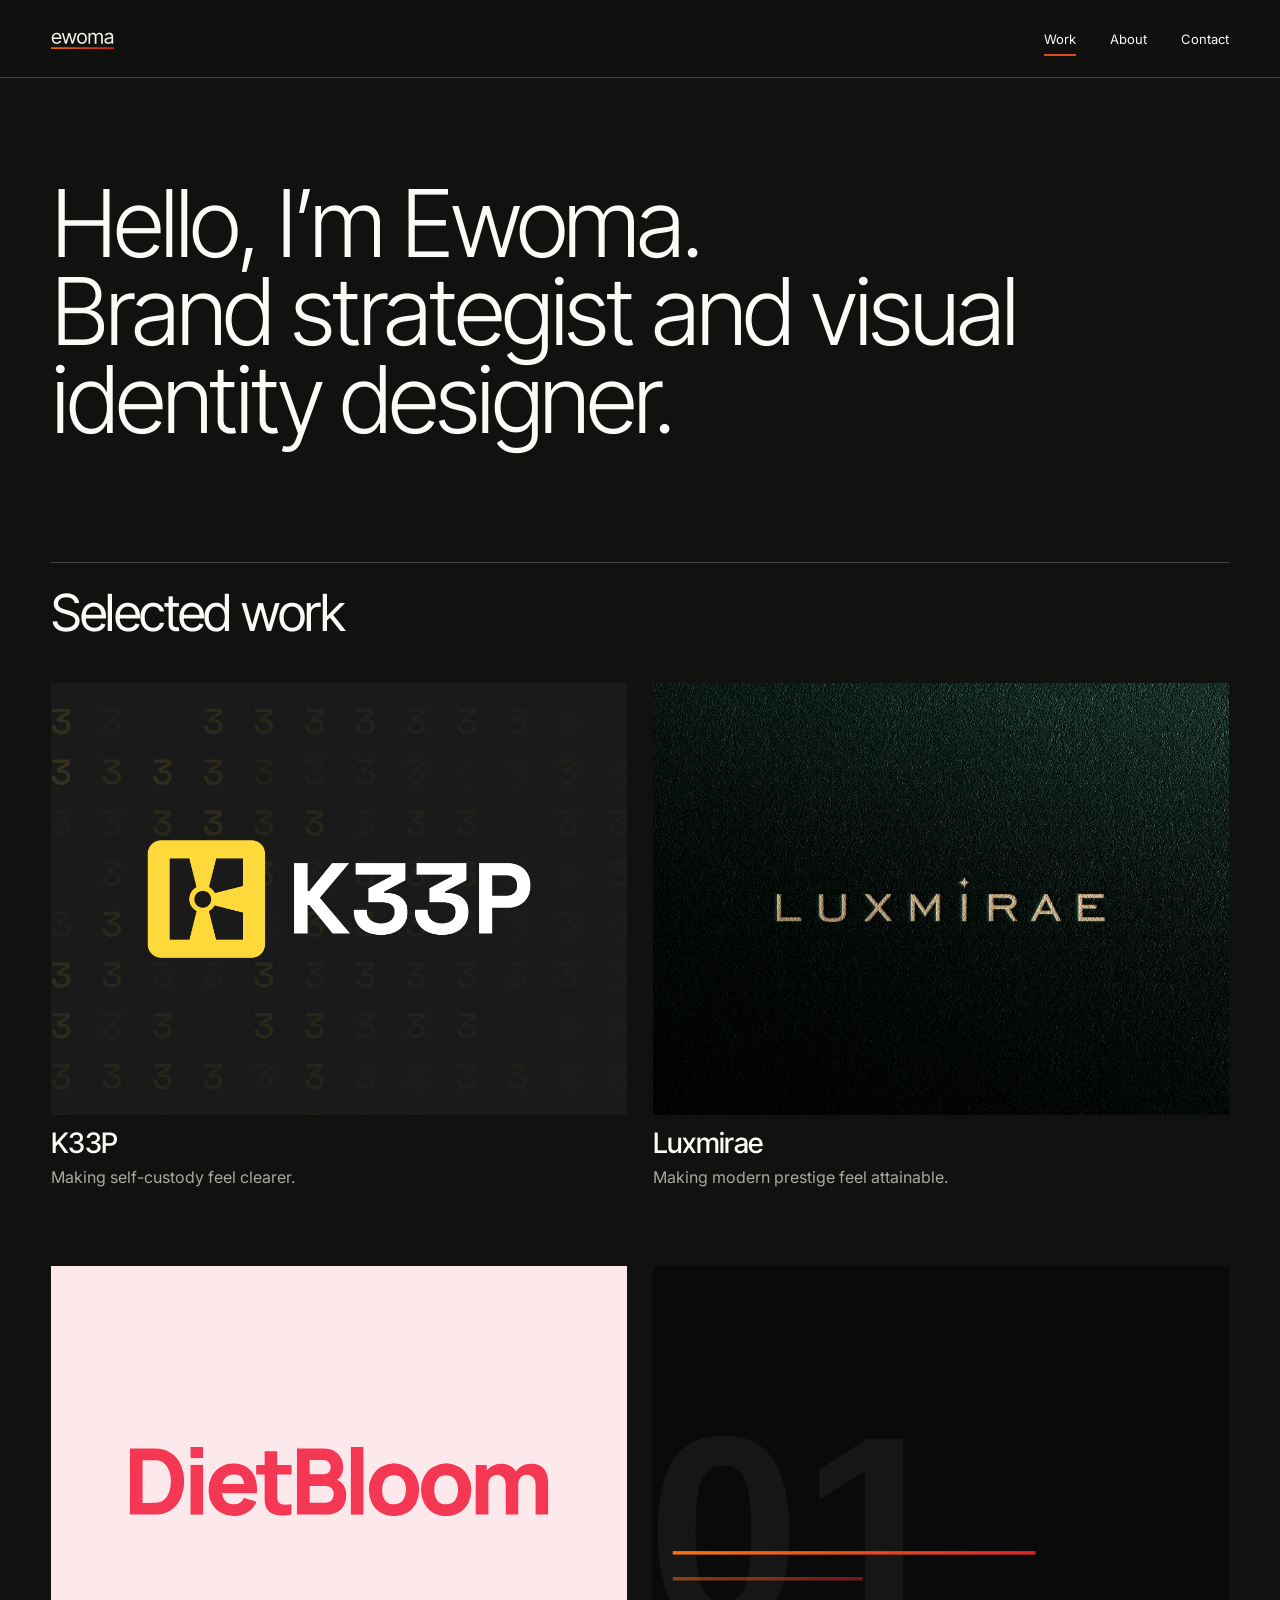
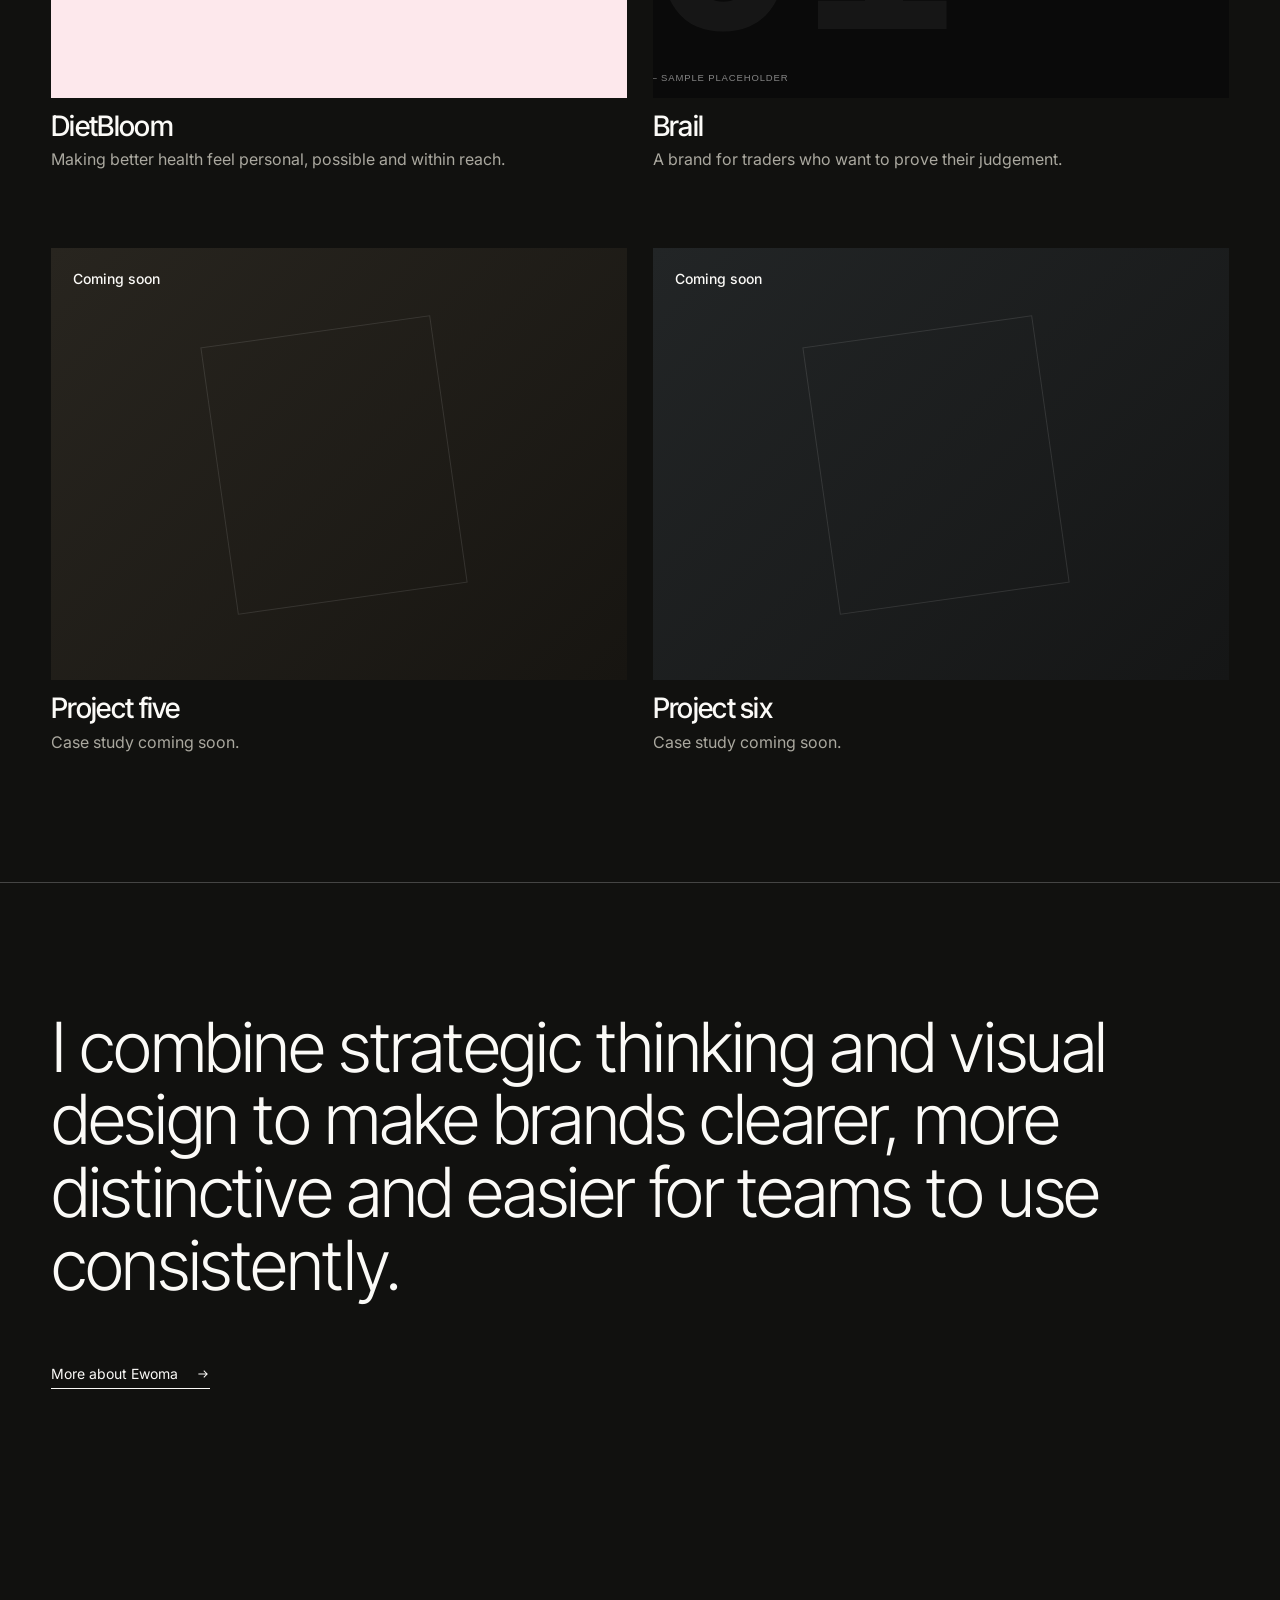
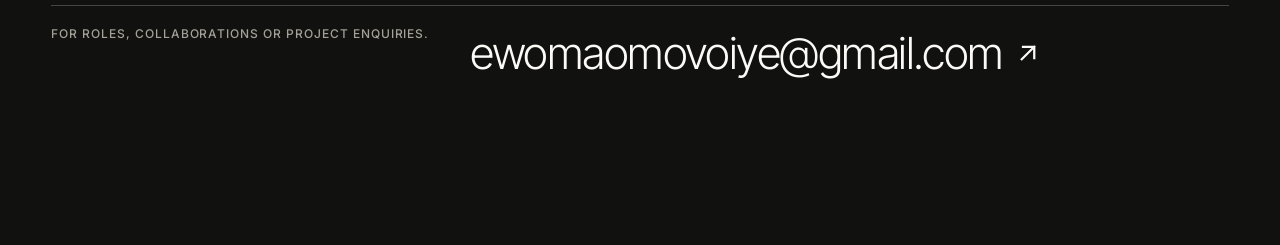
==== commit 4cbacf02: "Dietbloom project updated" ====
--- a/index.html
+++ b/index.html
@@ -10,7 +10,7 @@
   <meta name="theme-color" content="#11110f">
   <link rel="canonical" href="https://ewomaomovoiye.com/">
   <link rel="icon" href="images/brand/favicon.svg"><link rel="preconnect" href="https://fonts.googleapis.com"><link rel="preconnect" href="https://fonts.gstatic.com" crossorigin>
-  <link href="https://fonts.googleapis.com/css2?family=Inter+Tight:wght@300;400;500;600&family=Inter:wght@400;500;600&display=swap" rel="stylesheet"><link rel="stylesheet" href="style.css?v=luxmirae-2">
+  <link href="https://fonts.googleapis.com/css2?family=Inter+Tight:wght@300;400;500;600&family=Inter:wght@400;500;600&display=swap" rel="stylesheet"><link rel="stylesheet" href="style.css?v=dietbloom-draft-6">
   <script type="application/ld+json">{"@context":"https://schema.org","@type":"Person","name":"Ewoma Omovoiye","url":"https://ewomaomovoiye.com/","jobTitle":"Brand strategist and visual identity designer","sameAs":["https://www.linkedin.com/in/ewoma-omovoiye/","https://www.instagram.com/ewomaomovoiye/","https://www.behance.net/omovoiypreciou"]}</script>
 </head>
 <body class="home-page">
@@ -37,9 +37,9 @@
         <figure class="project-visual"><img class="project-still" src="images/luxmirae/cover-logo.jpg" alt="Luxmirae wordmark in gold on deep green leather" loading="lazy"><video class="project-motion" muted loop playsinline preload="metadata" poster="images/luxmirae/cover-logo.jpg" aria-hidden="true"><source src="images/luxmirae/logo-motion.mp4" type="video/mp4"></video></figure>
         <div class="project-caption"><h3>Luxmirae</h3><p>Making modern prestige feel attainable.</p></div>
       </a></article>
-      <article class="project-card"><a class="project-link" href="/work/procindex">
-        <figure class="project-visual"><img class="project-still" src="images/procindex/hero.svg" alt="ProcIndex identity system preview" loading="lazy"><img class="project-motion" src="images/procindex/application.svg" alt="" aria-hidden="true" loading="lazy"></figure>
-        <div class="project-caption"><h3>ProcIndex</h3><p>Turning finance automation into operational confidence.</p></div>
+      <article class="project-card"><a class="project-link" href="/work/dietbloom">
+        <figure class="project-visual project-visual--dietbloom"><img class="project-still" src="images/dietbloom/logo-red.svg" alt="DietBloom logo" loading="lazy"><video class="project-motion" muted loop playsinline preload="metadata" poster="images/dietbloom/logo-red.svg" aria-hidden="true"><source src="images/dietbloom/app-promo.mp4" type="video/mp4"></video></figure>
+        <div class="project-caption"><h3>DietBloom</h3><p>Making better health feel personal, possible and within reach.</p></div>
       </a></article>
       <article class="project-card"><a class="project-link" href="/work/brail">
         <figure class="project-visual"><img class="project-still" src="images/brail/hero.svg" alt="Brail identity system preview" loading="lazy"><img class="project-motion" src="images/brail/application.svg" alt="" aria-hidden="true" loading="lazy"></figure>
--- a/style.css
+++ b/style.css
@@ -26,6 +26,8 @@
 .project-visual .project-still,.project-visual .project-motion{inset:0;position:absolute}
 .project-visual .project-still{opacity:1;transition:opacity .3s ease}
 .project-visual .project-motion{opacity:0;transform:scale(1.03);transition:opacity .3s ease}
+.project-visual--dietbloom{background:#fde8ec}
+.project-visual--dietbloom .project-still{object-fit:contain;padding:clamp(44px,6vw,88px)}
 .project-card:hover .project-still,.project-card:focus-within .project-still{opacity:0}
 .project-card:hover .project-motion,.project-card:focus-within .project-motion{animation:project-preview-motion 5.5s ease-in-out infinite alternate;opacity:1}
 @keyframes project-preview-motion{from{filter:saturate(.9);transform:scale(1.04) translate3d(-1.2%,0,0)}to{filter:saturate(1.15);transform:scale(1.12) translate3d(1.5%,-1%,0)}}
@@ -71,7 +73,7 @@
 .case-context p{font-family:var(--display);font-size:clamp(22px,2.4vw,34px);font-weight:300;letter-spacing:-.025em;line-height:1.22;max-width:700px}
 .case-context--plain{grid-template-columns:.75fr 1.25fr}.case-context--plain p{grid-column:2}
 .reveal-on-scroll{opacity:0;transform:translateY(34px);transition:opacity .7s ease,transform .9s cubic-bezier(.22,1,.36,1)}.reveal-on-scroll.is-visible{opacity:1;transform:translateY(0)}
-.next-project-card{background:#254837;color:var(--white);display:grid;grid-template-columns:1fr auto;grid-template-rows:auto 1fr;min-height:clamp(500px,67svh,760px);overflow:hidden;padding:clamp(24px,4vw,60px);position:relative}.next-project-card::after{border:1px solid rgba(255,255,255,.3);content:"";height:56vw;position:absolute;right:-12vw;top:24%;transform:rotate(-8deg);transition:transform .8s cubic-bezier(.22,1,.36,1);width:44vw}.next-project-card:hover::after{transform:rotate(2deg) scale(1.05)}.next-project-card span,.next-project-card em{font-size:12px;font-style:normal;letter-spacing:.05em;position:relative;z-index:1}.next-project-card em{align-items:center;display:inline-flex;gap:.45em;justify-self:end}.next-project-card strong{align-self:end;font-family:var(--display);font-size:clamp(78px,16vw,230px);font-weight:300;grid-column:1/-1;letter-spacing:-.07em;line-height:.78;position:relative;z-index:1}.next-project-card--procindex{background:#6b3022}.next-project-card--brail{background:#4a3b73}.next-project-card--bento{background:#263b4b}
+.next-project-card{background:#254837;color:var(--white);display:grid;grid-template-columns:1fr auto;grid-template-rows:auto 1fr;min-height:clamp(500px,67svh,760px);overflow:hidden;padding:clamp(24px,4vw,60px);position:relative}.next-project-card::after{border:1px solid rgba(255,255,255,.3);content:"";height:56vw;position:absolute;right:-12vw;top:24%;transform:rotate(-8deg);transition:transform .8s cubic-bezier(.22,1,.36,1);width:44vw}.next-project-card:hover::after{transform:rotate(2deg) scale(1.05)}.next-project-card span,.next-project-card em{font-size:12px;font-style:normal;letter-spacing:.05em;position:relative;z-index:1}.next-project-card em{align-items:center;display:inline-flex;gap:.45em;justify-self:end}.next-project-card strong{align-self:end;font-family:var(--display);font-size:clamp(78px,16vw,230px);font-weight:300;grid-column:1/-1;letter-spacing:-.07em;line-height:.78;position:relative;z-index:1}.next-project-card--procindex{background:#08150f}.next-project-card--procindex::after{border-color:rgba(0,165,80,.55)}.next-project-card--procindex span,.next-project-card--procindex em{color:#00a550}.next-project-card--brail{background:#4a3b73}.next-project-card--bento{background:#263b4b}
 .case-page footer{position:relative;z-index:4}
 
 @media(max-width:900px){.case-overview,.case-context{grid-template-columns:1fr}.overview-content{grid-template-columns:repeat(3,1fr)}.overview-content>p{grid-column:1/-1}.case-context--plain{grid-template-columns:1fr}.case-context--plain p{grid-column:1}.immersive-copy{grid-template-columns:1fr}}
@@ -205,12 +207,13 @@
 @media(max-width:620px){.case-description-story{grid-template-columns:1fr}.case-description-panel{gap:40px}.k33p-construction-pair,.k33p-application-grid{grid-template-columns:1fr}.k33p-horizontal-lockup{aspect-ratio:4/3}.k33p-matrix-fullbleed{aspect-ratio:4/5}.k33p-colour-board{min-height:380px}.k33p-type-board{min-height:410px}.k33p-device-grid{gap:16px;grid-template-columns:repeat(2,minmax(0,1fr));padding:44px 18px}.k33p-device-grid figure:nth-child(n+5){transform:none}.k33p-device-grid figure:last-child{grid-column:1/-1;padding:0 25%}.k33p-case .editorial-media--wide{aspect-ratio:4/3;height:auto}.k33p-application-grid .k33p-application-wide{aspect-ratio:4/3;grid-column:auto}}
 
 /* Luxmirae case study */
-.next-project-card--luxmirae{background:#102a23}.next-project-card--k33p{background:#1a1a1a}
+.next-project-card--luxmirae{background:#102a23}.next-project-card--luxmirae::after{border-color:rgba(184,151,85,.58)}.next-project-card--luxmirae span,.next-project-card--luxmirae em{color:#b89755}.next-project-card--k33p{background:#1a1a1a}.next-project-card--k33p::after{border-color:rgba(255,217,57,.62)}.next-project-card--k33p span,.next-project-card--k33p em{color:#ffd939}.next-project-card--procindex{background:#08150f}.next-project-card--procindex::after{border-color:rgba(0,165,80,.55)}.next-project-card--procindex span,.next-project-card--procindex em{color:#00a550}.next-project-card--brail{background:#0a0a0a}.next-project-card--brail::after{border-color:rgba(249,115,22,.58)}.next-project-card--brail span,.next-project-card--brail em{color:#f97316}.next-project-card--bento{background:#0a0a0a}.next-project-card--bento::after{border-color:rgba(220,38,38,.55)}.next-project-card--bento span,.next-project-card--bento em{color:#dc2626}
+.next-project-card--dietbloom{background:#ff3154}.next-project-card--dietbloom::after{border-color:rgba(255,255,255,.58)}
 .luxmirae-case{--lux-display:"Engravers Gothic","EngraversGothic BT",var(--display);--lux-body:Gotham,"Gotham SSm",Avenir,"Avenir Next",var(--body)}
 .luxmirae-case .case-sheet,.luxmirae-case .immersive-copy p{font-family:var(--lux-body)}
 .luxmirae-case .immersive-copy h1,.luxmirae-case .case-overview h2,.luxmirae-case .case-context h2,.luxmirae-case .case-description-lead{font-family:var(--lux-display);font-weight:400;letter-spacing:.015em}
 .luxmirae-case .immersive-hero{background:#102a23}
-.luxmirae-case .immersive-media video{object-position:center}
+.luxmirae-case .immersive-media video{animation:none;object-fit:contain;object-position:center;transform:none}
 .lux-logo-panel{aspect-ratio:3/2;background:#102a23;margin:clamp(24px,4vw,64px);overflow:hidden}
 .lux-logo-panel img{height:100%;object-fit:contain;width:100%}
 .lux-foundations{background:#102a23;color:#f5ead8;display:grid;gap:1px;grid-template-columns:1.2fr 1fr;padding:clamp(24px,4vw,64px)}
@@ -233,13 +236,41 @@
 .lux-brand-portrait{aspect-ratio:3/4;height:auto;margin-left:auto;margin-right:auto;max-width:900px}.lux-brand-portrait img{object-fit:contain;object-position:center}
 .lux-packaging-pair .editorial-media{aspect-ratio:16/9;min-height:0}
 .lux-packaging-pair .editorial-media img{object-fit:contain;object-position:center}
+.lux-handbag-motion{background:#102a23;overflow:hidden}
+.lux-handbag-motion video{height:100%;object-fit:cover;width:100%}
+.lux-handbag-motion--portrait{aspect-ratio:9/16;margin:0 auto clamp(24px,4vw,64px);max-width:min(620px,calc(100% - 48px))}
+.lux-handbag-motion--wide{aspect-ratio:16/9;margin:0 clamp(24px,4vw,64px) clamp(24px,4vw,64px)}
 .lux-motion-film{aspect-ratio:16/9;background:#102a23;margin:0 clamp(24px,4vw,64px) clamp(24px,4vw,64px);overflow:hidden}
 .lux-motion-film video{height:100%;object-fit:cover;width:100%}
 .lux-detail-pair{display:grid;gap:clamp(8px,1vw,16px);grid-template-columns:1fr 1fr;padding:0 clamp(24px,4vw,64px) clamp(24px,4vw,64px)}
 .lux-detail-pair figure{aspect-ratio:3/4}.lux-detail-pair img{object-fit:contain}
 
-@media(max-width:820px){.lux-foundations{grid-template-columns:1fr;padding-left:18px;padding-right:18px}.lux-campaign-grid,.lux-product-grid{padding-left:18px;padding-right:18px}.lux-logo-panel,.lux-motion-film{margin-left:18px;margin-right:18px}.lux-detail-pair{padding-left:18px;padding-right:18px}}
+@media(max-width:820px){.lux-foundations{grid-template-columns:1fr;padding-left:18px;padding-right:18px}.lux-campaign-grid,.lux-product-grid{padding-left:18px;padding-right:18px}.lux-logo-panel,.lux-handbag-motion--wide,.lux-motion-film{margin-left:18px;margin-right:18px}.lux-handbag-motion--portrait{max-width:min(620px,calc(100% - 36px))}.lux-detail-pair{padding-left:18px;padding-right:18px}}
 @media(max-width:620px){.lux-colour-board{grid-template-columns:1fr 1fr;min-height:440px}.lux-swatch--green{grid-column:1/-1}.lux-type-board{min-height:430px}.lux-campaign-grid,.lux-product-grid{grid-template-columns:1fr}.lux-campaign-grid figure{aspect-ratio:9/16}.lux-product-grid figure{aspect-ratio:4/5}.lux-brand-portrait{height:auto;aspect-ratio:3/4}.lux-motion-film{aspect-ratio:4/5}.lux-detail-pair{grid-template-columns:1fr}.lux-detail-pair figure{aspect-ratio:3/4}}
+
+/* DietBloom case study */
+.dietbloom-case{--diet-coral:#ff3154;--diet-blush:#fde8ec;--diet-ink:#11110f}
+.dietbloom-case .case-sheet,.dietbloom-case .immersive-copy{font-family:"Montserrat",var(--body)}
+.dietbloom-case .immersive-copy h1,.dietbloom-case .case-overview h2,.dietbloom-case .case-context h2,.dietbloom-case .case-description-lead{font-family:"Montserrat",var(--display);font-weight:700;letter-spacing:-.045em}
+.dietbloom-case .immersive-hero{background:var(--diet-blush)}
+.dietbloom-case .immersive-media video{object-position:center}
+.diet-logo-board{align-items:center;background:var(--diet-blush);display:flex;justify-content:center;margin:clamp(24px,4vw,64px);min-height:clamp(430px,52vw,720px);overflow:hidden;padding:clamp(36px,6vw,90px);text-align:center}
+.diet-logo-board img{height:auto;max-width:min(620px,72%);width:100%}
+.diet-foundations{background:var(--diet-ink);display:grid;gap:1px;grid-template-columns:1.15fr .85fr;padding:clamp(24px,4vw,64px)}
+.diet-colour-board{display:grid;grid-template-columns:1.2fr .8fr .7fr;min-height:clamp(400px,47vw,680px)}
+.diet-swatch{display:flex;flex-direction:column;font-family:"Montserrat",var(--body);justify-content:space-between;padding:clamp(18px,2.4vw,34px)}
+.diet-swatch span{font-size:clamp(24px,2.8vw,44px);font-weight:700;letter-spacing:-.04em}.diet-swatch small{font-size:10px;letter-spacing:.14em;text-transform:uppercase}
+.diet-swatch--coral{background:var(--diet-coral);color:#fff}.diet-swatch--blush{background:var(--diet-blush);color:var(--diet-ink)}.diet-swatch--ink{border:1px solid rgba(255,255,255,.18);color:#fff}
+.diet-type-board{background:#fff;color:var(--diet-ink);display:flex;flex-direction:column;font-family:"Montserrat",var(--body);justify-content:space-between;min-height:clamp(400px,47vw,680px);padding:clamp(28px,4vw,60px)}
+.diet-type-board>span{font-size:clamp(32px,4.2vw,68px);font-weight:700;letter-spacing:-.055em}.diet-type-board>p{font-size:clamp(25px,3.4vw,50px);font-weight:400;letter-spacing:-.055em;line-height:1.02}.diet-type-board>p strong{color:var(--diet-coral);font-weight:800}.diet-type-board>small{font-size:10px;letter-spacing:.12em;text-transform:uppercase}
+.diet-campaign-grid{display:grid;gap:clamp(8px,1vw,16px);grid-template-columns:repeat(3,minmax(0,1fr));padding:clamp(24px,4vw,64px)}
+.diet-campaign-grid figure,.diet-app-pair figure,.diet-community-pair figure{background:var(--diet-blush);overflow:hidden}
+.diet-campaign-grid figure{aspect-ratio:4/5}.diet-campaign-grid img,.diet-app-pair img,.diet-community-pair img{height:100%;object-fit:contain;width:100%}
+.diet-app-pair,.diet-community-pair{display:grid;gap:clamp(8px,1vw,16px);grid-template-columns:1fr 1fr;padding:0 clamp(24px,4vw,64px) clamp(24px,4vw,64px)}
+.diet-app-pair figure{aspect-ratio:4/5}.diet-community-pair figure{aspect-ratio:4/5}
+.diet-rollup{aspect-ratio:4/3;background:#eef3f6;margin:0 clamp(24px,4vw,64px) clamp(24px,4vw,64px);overflow:hidden}.diet-rollup img{height:100%;object-fit:contain;width:100%}
+@media(max-width:820px){.diet-logo-board,.diet-rollup{margin-left:18px;margin-right:18px}.diet-foundations{grid-template-columns:1fr;padding-left:18px;padding-right:18px}.diet-campaign-grid,.diet-app-pair,.diet-community-pair{padding-left:18px;padding-right:18px}}
+@media(max-width:620px){.dietbloom-case .immersive-media video{animation:none;object-fit:contain;transform:none}.diet-logo-board{min-height:420px}.diet-colour-board{grid-template-columns:1fr 1fr;min-height:470px}.diet-swatch--coral{grid-column:1/-1}.diet-type-board{min-height:440px}.diet-campaign-grid,.diet-app-pair,.diet-community-pair{grid-template-columns:1fr}.diet-campaign-grid figure,.diet-app-pair figure,.diet-community-pair figure{aspect-ratio:4/5}.diet-rollup{aspect-ratio:4/3}}
 
 /* Mobile About hero: compact image-to-content blend */
 @media(max-width:820px){
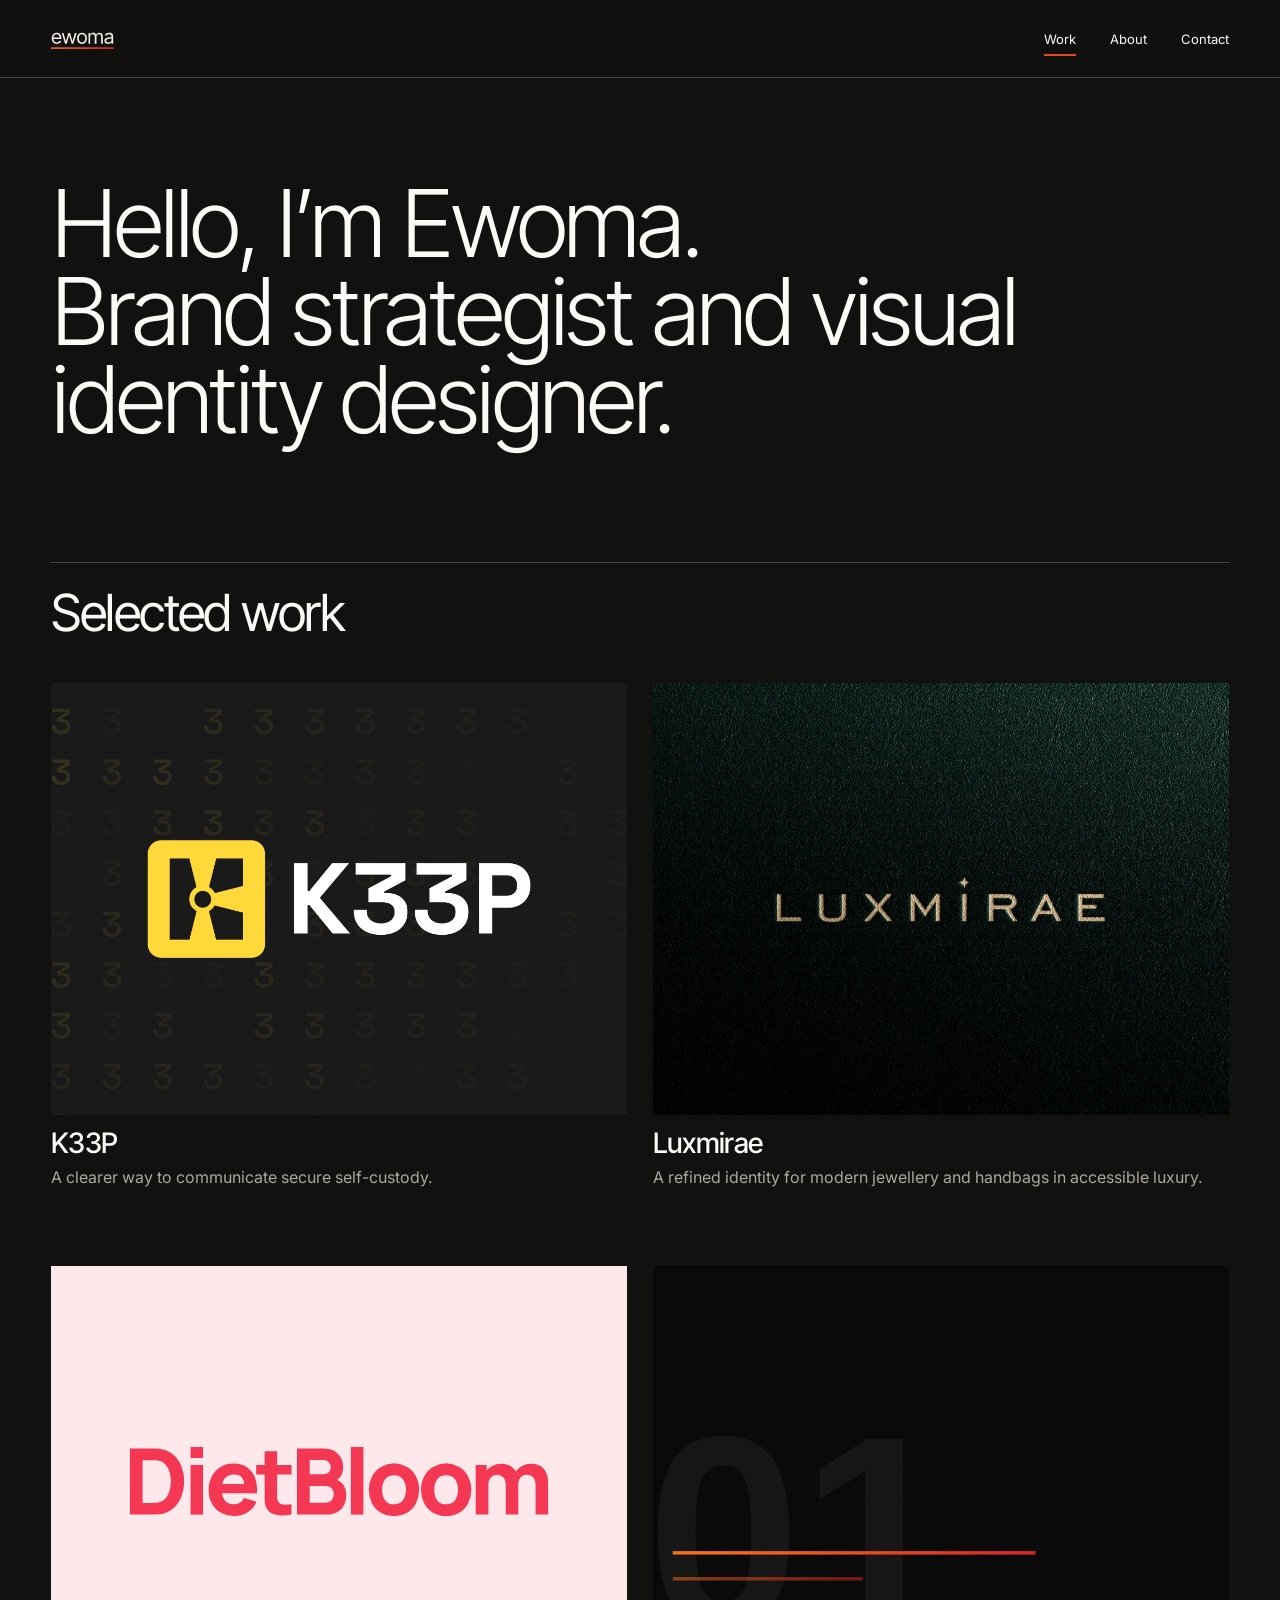
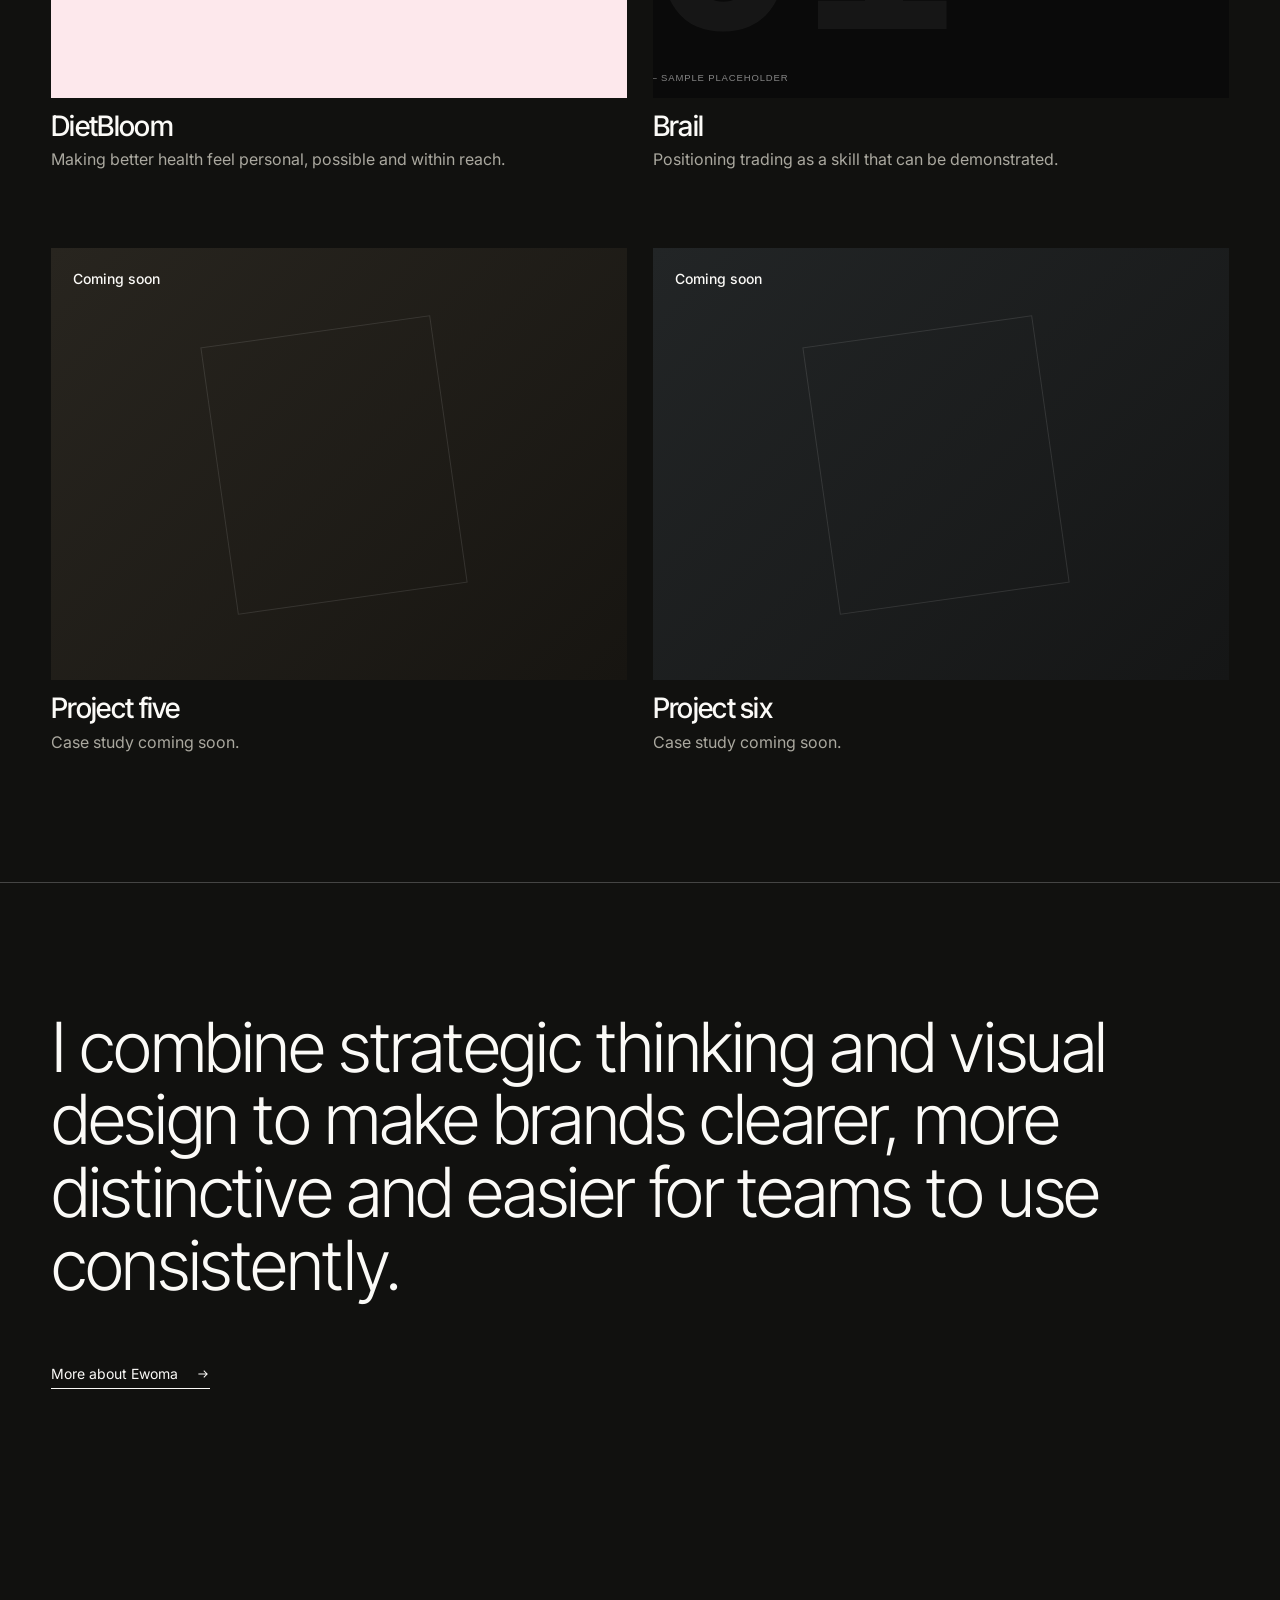
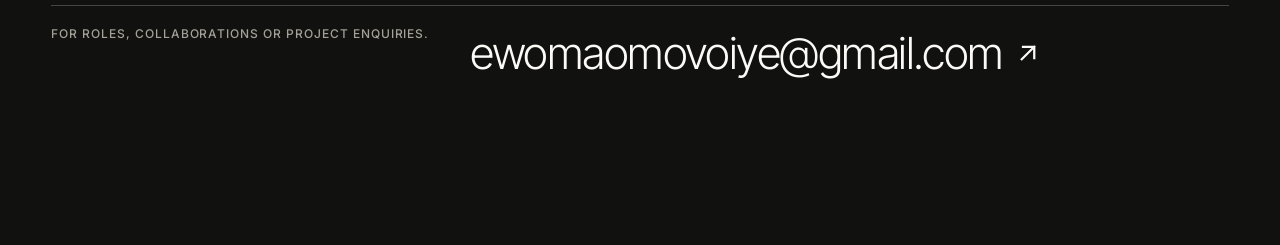
==== commit 46a9aaf5: "Project navigation cards and video transition update" ====
--- a/index.html
+++ b/index.html
@@ -10,7 +10,7 @@
   <meta name="theme-color" content="#11110f">
   <link rel="canonical" href="https://ewomaomovoiye.com/">
   <link rel="icon" href="images/brand/favicon.svg"><link rel="preconnect" href="https://fonts.googleapis.com"><link rel="preconnect" href="https://fonts.gstatic.com" crossorigin>
-  <link href="https://fonts.googleapis.com/css2?family=Inter+Tight:wght@300;400;500;600&family=Inter:wght@400;500;600&display=swap" rel="stylesheet"><link rel="stylesheet" href="style.css?v=dietbloom-draft-6">
+  <link href="https://fonts.googleapis.com/css2?family=Inter+Tight:wght@300;400;500;600&family=Inter:wght@400;500;600&family=Montserrat:wght@400;500;600;700;800&display=swap" rel="stylesheet"><link rel="stylesheet" href="style.css?v=project-nav-2">
   <script type="application/ld+json">{"@context":"https://schema.org","@type":"Person","name":"Ewoma Omovoiye","url":"https://ewomaomovoiye.com/","jobTitle":"Brand strategist and visual identity designer","sameAs":["https://www.linkedin.com/in/ewoma-omovoiye/","https://www.instagram.com/ewomaomovoiye/","https://www.behance.net/omovoiypreciou"]}</script>
 </head>
 <body class="home-page">
@@ -31,11 +31,11 @@
     <div class="project-grid">
       <article class="project-card"><a class="project-link" href="/work/k33p">
         <figure class="project-visual"><img class="project-still" src="images/k33p/cover-logo.jpg" alt="K33P logo on a dark patterned background" loading="lazy"><video class="project-motion" muted loop playsinline preload="metadata" poster="images/k33p/cover-logo.jpg" aria-hidden="true"><source src="images/k33p/k33p-hero.mp4?v=subtitle-free-1" type="video/mp4"></video></figure>
-        <div class="project-caption"><h3>K33P</h3><p>Making self-custody feel clearer.</p></div>
+        <div class="project-caption"><h3>K33P</h3><p>A clearer way to communicate secure self-custody.</p></div>
       </a></article>
       <article class="project-card"><a class="project-link" href="/work/luxmirae">
         <figure class="project-visual"><img class="project-still" src="images/luxmirae/cover-logo.jpg" alt="Luxmirae wordmark in gold on deep green leather" loading="lazy"><video class="project-motion" muted loop playsinline preload="metadata" poster="images/luxmirae/cover-logo.jpg" aria-hidden="true"><source src="images/luxmirae/logo-motion.mp4" type="video/mp4"></video></figure>
-        <div class="project-caption"><h3>Luxmirae</h3><p>Making modern prestige feel attainable.</p></div>
+        <div class="project-caption"><h3>Luxmirae</h3><p>A refined identity for modern jewellery and handbags in accessible luxury.</p></div>
       </a></article>
       <article class="project-card"><a class="project-link" href="/work/dietbloom">
         <figure class="project-visual project-visual--dietbloom"><img class="project-still" src="images/dietbloom/logo-red.svg" alt="DietBloom logo" loading="lazy"><video class="project-motion" muted loop playsinline preload="metadata" poster="images/dietbloom/logo-red.svg" aria-hidden="true"><source src="images/dietbloom/app-promo.mp4" type="video/mp4"></video></figure>
@@ -43,7 +43,7 @@
       </a></article>
       <article class="project-card"><a class="project-link" href="/work/brail">
         <figure class="project-visual"><img class="project-still" src="images/brail/hero.svg" alt="Brail identity system preview" loading="lazy"><img class="project-motion" src="images/brail/application.svg" alt="" aria-hidden="true" loading="lazy"></figure>
-        <div class="project-caption"><h3>Brail</h3><p>A brand for traders who want to prove their judgement.</p></div>
+        <div class="project-caption"><h3>Brail</h3><p>Positioning trading as a skill that can be demonstrated.</p></div>
       </a></article>
       <article class="project-card project-card--coming-soon" aria-label="Project five, case study coming soon">
         <figure class="project-visual project-placeholder"><span>Coming soon</span></figure>
@@ -63,5 +63,5 @@
 </main>
 
 <footer><div class="wrap"><div class="footer-top"><h2>For roles, collaborations or project enquiries.</h2><a class="contact-link" href="mailto:ewomaomovoiye@gmail.com"><span>ewomaomovoiye@gmail.com</span><svg class="icon contact-arrow" viewBox="0 0 24 24" aria-hidden="true" focusable="false"><path d="M7 17 17 7M8 7h9v9"/></svg></a></div><div class="footer-bottom"><div class="social-links"><a href="https://www.linkedin.com/in/ewoma-omovoiye/" target="_blank" rel="noopener noreferrer">LinkedIn</a><a href="https://www.instagram.com/ewomaomovoiye/" target="_blank" rel="noopener noreferrer">Instagram</a><a href="https://www.behance.net/omovoiypreciou" target="_blank" rel="noopener noreferrer">Behance</a></div><p class="copyright">© 2026 Ewoma Omovoiye</p></div></div></footer>
-<script src="script.js?v=k33p-expanded-3"></script>
+<script src="script.js?v=continuous-video-2"></script>
 </body></html>
--- a/style.css
+++ b/style.css
@@ -74,11 +74,12 @@
 .case-context--plain{grid-template-columns:.75fr 1.25fr}.case-context--plain p{grid-column:2}
 .reveal-on-scroll{opacity:0;transform:translateY(34px);transition:opacity .7s ease,transform .9s cubic-bezier(.22,1,.36,1)}.reveal-on-scroll.is-visible{opacity:1;transform:translateY(0)}
 .next-project-card{background:#254837;color:var(--white);display:grid;grid-template-columns:1fr auto;grid-template-rows:auto 1fr;min-height:clamp(500px,67svh,760px);overflow:hidden;padding:clamp(24px,4vw,60px);position:relative}.next-project-card::after{border:1px solid rgba(255,255,255,.3);content:"";height:56vw;position:absolute;right:-12vw;top:24%;transform:rotate(-8deg);transition:transform .8s cubic-bezier(.22,1,.36,1);width:44vw}.next-project-card:hover::after{transform:rotate(2deg) scale(1.05)}.next-project-card span,.next-project-card em{font-size:12px;font-style:normal;letter-spacing:.05em;position:relative;z-index:1}.next-project-card em{align-items:center;display:inline-flex;gap:.45em;justify-self:end}.next-project-card strong{align-self:end;font-family:var(--display);font-size:clamp(78px,16vw,230px);font-weight:300;grid-column:1/-1;letter-spacing:-.07em;line-height:.78;position:relative;z-index:1}.next-project-card--procindex{background:#08150f}.next-project-card--procindex::after{border-color:rgba(0,165,80,.55)}.next-project-card--procindex span,.next-project-card--procindex em{color:#00a550}.next-project-card--brail{background:#4a3b73}.next-project-card--bento{background:#263b4b}
+.case-page .case-project-nav{align-items:stretch;background:transparent;border:0;display:grid;grid-template-columns:1fr 1fr;height:auto;justify-content:stretch;margin-bottom:0;padding:0;position:relative;top:auto;z-index:auto;-webkit-backdrop-filter:none;backdrop-filter:none;text-shadow:none;transition:none}.case-project-link{color:var(--white);display:grid;grid-template-columns:minmax(0,1fr) auto;grid-template-rows:auto 1fr auto;min-height:clamp(390px,56svh,650px);overflow:hidden;padding:clamp(24px,3.5vw,54px);position:relative}.case-project-link::after{border:1px solid currentColor;content:"";height:34vw;opacity:.25;position:absolute;right:-14vw;top:23%;transform:rotate(-8deg);transition:transform .75s cubic-bezier(.22,1,.36,1);width:30vw}.case-project-link:hover::after,.case-project-link:focus-visible::after{transform:rotate(2deg) scale(1.06)}.case-project-link>span{font-size:11px;grid-column:1/-1;letter-spacing:.08em;text-transform:uppercase}.case-project-link strong{align-self:end;font-family:var(--display);font-size:clamp(48px,7.4vw,112px);font-weight:300;letter-spacing:-.065em;line-height:.82;min-width:0;position:relative;z-index:1}.case-project-link em{align-items:center;align-self:end;display:inline-flex;font-size:12px;font-style:normal;gap:.5em;justify-self:end;letter-spacing:.04em;position:relative;z-index:1}.case-project-link--previous .link-arrow{transform:scaleX(-1)}.case-project-link--k33p{background:#1a1a1a}.case-project-link--k33p span,.case-project-link--k33p em{color:#ffd939}.case-project-link--luxmirae{background:#102a23}.case-project-link--luxmirae span,.case-project-link--luxmirae em{color:#b89755}.case-project-link--dietbloom{background:#ff3154}.case-project-link--brail{background:#0a0a0a}.case-project-link--brail span,.case-project-link--brail em{color:#f97316}
 .case-page footer{position:relative;z-index:4}
 
 @media(max-width:900px){.case-overview,.case-context{grid-template-columns:1fr}.overview-content{grid-template-columns:repeat(3,1fr)}.overview-content>p{grid-column:1/-1}.case-context--plain{grid-template-columns:1fr}.case-context--plain p{grid-column:1}.immersive-copy{grid-template-columns:1fr}}
 @media(max-width:820px){.immersive-hero{height:146svh;min-height:0}.immersive-media{min-height:0}.immersive-copy{bottom:max(48px,calc(env(safe-area-inset-bottom) + 24px))}}
-@media(max-width:620px){.project-grid:has(.project-card:hover) .project-card:not(:hover){opacity:1}.case-page nav{margin-bottom:-70px}.immersive-copy h1{font-size:clamp(52px,18vw,84px)}.case-overview{gap:42px}.overview-content{grid-template-columns:1fr 1fr}.editorial-pair{grid-template-columns:1fr}.editorial-pair .editorial-media{min-height:420px}.editorial-media--wide{height:68svh}.editorial-stagger{gap:10px}.case-context p{font-size:22px}.next-project-card{min-height:510px}}
+@media(max-width:620px){.project-grid:has(.project-card:hover) .project-card:not(:hover){opacity:1}.case-page nav{margin-bottom:-70px}.immersive-copy h1{font-size:clamp(52px,18vw,84px)}.case-overview{gap:42px}.overview-content{grid-template-columns:1fr 1fr}.editorial-pair{grid-template-columns:1fr}.editorial-pair .editorial-media{min-height:420px}.editorial-media--wide{height:68svh}.editorial-stagger{gap:10px}.case-context p{font-size:22px}.next-project-card{min-height:510px}.case-page .case-project-nav{grid-template-columns:1fr}.case-project-link{min-height:300px}.case-project-link::after{height:78vw;right:-24vw;width:70vw}.case-project-link strong{font-size:clamp(52px,17vw,82px)}}
 @media(max-width:520px){.overview-content{grid-template-columns:1fr}.overview-content>p{grid-column:auto}}
 @media(hover:none) and (pointer:coarse) and (max-height:600px){.immersive-hero{height:160svh;min-height:0}.immersive-media{height:100svh;min-height:0}.immersive-copy{bottom:max(24px,calc(env(safe-area-inset-bottom) + 12px));grid-template-columns:1fr}.immersive-copy h1{font-size:clamp(40px,9vw,68px)}}
 @media(prefers-reduced-motion:reduce){.project-card:hover .project-motion,.project-card:focus-within .project-motion,.immersive-media img,.immersive-media video{animation:none}.reveal-on-scroll{opacity:1;transform:none}}
@@ -256,13 +257,13 @@
 .dietbloom-case .immersive-media video{object-position:center}
 .diet-logo-board{align-items:center;background:var(--diet-blush);display:flex;justify-content:center;margin:clamp(24px,4vw,64px);min-height:clamp(430px,52vw,720px);overflow:hidden;padding:clamp(36px,6vw,90px);text-align:center}
 .diet-logo-board img{height:auto;max-width:min(620px,72%);width:100%}
-.diet-foundations{background:var(--diet-ink);display:grid;gap:1px;grid-template-columns:1.15fr .85fr;padding:clamp(24px,4vw,64px)}
-.diet-colour-board{display:grid;grid-template-columns:1.2fr .8fr .7fr;min-height:clamp(400px,47vw,680px)}
+.diet-foundations{background:var(--diet-blush);display:grid;gap:clamp(8px,1vw,16px);grid-template-columns:.82fr 1.18fr;padding:clamp(18px,3vw,48px)}
+.diet-colour-board{display:grid;gap:clamp(8px,1vw,16px);grid-template-columns:1fr 1fr;min-height:clamp(400px,47vw,680px)}
 .diet-swatch{display:flex;flex-direction:column;font-family:"Montserrat",var(--body);justify-content:space-between;padding:clamp(18px,2.4vw,34px)}
 .diet-swatch span{font-size:clamp(24px,2.8vw,44px);font-weight:700;letter-spacing:-.04em}.diet-swatch small{font-size:10px;letter-spacing:.14em;text-transform:uppercase}
-.diet-swatch--coral{background:var(--diet-coral);color:#fff}.diet-swatch--blush{background:var(--diet-blush);color:var(--diet-ink)}.diet-swatch--ink{border:1px solid rgba(255,255,255,.18);color:#fff}
+.diet-swatch--coral{background:var(--diet-coral);color:#fff;grid-column:1/-1}.diet-swatch--blush{background:#fff;color:var(--diet-ink)}.diet-swatch--ink{background:var(--diet-ink);color:#fff}
 .diet-type-board{background:#fff;color:var(--diet-ink);display:flex;flex-direction:column;font-family:"Montserrat",var(--body);justify-content:space-between;min-height:clamp(400px,47vw,680px);padding:clamp(28px,4vw,60px)}
-.diet-type-board>span{font-size:clamp(32px,4.2vw,68px);font-weight:700;letter-spacing:-.055em}.diet-type-board>p{font-size:clamp(25px,3.4vw,50px);font-weight:400;letter-spacing:-.055em;line-height:1.02}.diet-type-board>p strong{color:var(--diet-coral);font-weight:800}.diet-type-board>small{font-size:10px;letter-spacing:.12em;text-transform:uppercase}
+.diet-type-board>span{color:var(--diet-coral);font-size:clamp(22px,2.4vw,36px);font-weight:700;letter-spacing:-.035em}.diet-type-board>p{font-size:clamp(27px,3.8vw,58px);font-weight:400;letter-spacing:-.055em;line-height:1.02}.diet-type-board>p strong{color:var(--diet-coral);font-weight:800}.diet-type-support{align-items:end;display:flex;gap:24px;justify-content:space-between}.diet-type-support small{font-size:clamp(11px,1vw,14px);letter-spacing:0;line-height:1.45;max-width:34ch}.diet-type-support span{font-size:clamp(28px,3vw,46px);font-weight:700;letter-spacing:-.05em}
 .diet-campaign-grid{display:grid;gap:clamp(8px,1vw,16px);grid-template-columns:repeat(3,minmax(0,1fr));padding:clamp(24px,4vw,64px)}
 .diet-campaign-grid figure,.diet-app-pair figure,.diet-community-pair figure{background:var(--diet-blush);overflow:hidden}
 .diet-campaign-grid figure{aspect-ratio:4/5}.diet-campaign-grid img,.diet-app-pair img,.diet-community-pair img{height:100%;object-fit:contain;width:100%}
@@ -270,7 +271,7 @@
 .diet-app-pair figure{aspect-ratio:4/5}.diet-community-pair figure{aspect-ratio:4/5}
 .diet-rollup{aspect-ratio:4/3;background:#eef3f6;margin:0 clamp(24px,4vw,64px) clamp(24px,4vw,64px);overflow:hidden}.diet-rollup img{height:100%;object-fit:contain;width:100%}
 @media(max-width:820px){.diet-logo-board,.diet-rollup{margin-left:18px;margin-right:18px}.diet-foundations{grid-template-columns:1fr;padding-left:18px;padding-right:18px}.diet-campaign-grid,.diet-app-pair,.diet-community-pair{padding-left:18px;padding-right:18px}}
-@media(max-width:620px){.dietbloom-case .immersive-media video{animation:none;object-fit:contain;transform:none}.diet-logo-board{min-height:420px}.diet-colour-board{grid-template-columns:1fr 1fr;min-height:470px}.diet-swatch--coral{grid-column:1/-1}.diet-type-board{min-height:440px}.diet-campaign-grid,.diet-app-pair,.diet-community-pair{grid-template-columns:1fr}.diet-campaign-grid figure,.diet-app-pair figure,.diet-community-pair figure{aspect-ratio:4/5}.diet-rollup{aspect-ratio:4/3}}
+@media(max-width:620px){.dietbloom-case .immersive-media video{animation:none;object-fit:contain;transform:none}.diet-logo-board{min-height:420px}.diet-colour-board{grid-template-columns:1fr 1fr;min-height:470px}.diet-type-board{min-height:440px}.diet-campaign-grid,.diet-app-pair,.diet-community-pair{grid-template-columns:1fr}.diet-campaign-grid figure,.diet-app-pair figure,.diet-community-pair figure{aspect-ratio:4/5}.diet-rollup{aspect-ratio:4/3}}
 
 /* Mobile About hero: compact image-to-content blend */
 @media(max-width:820px){
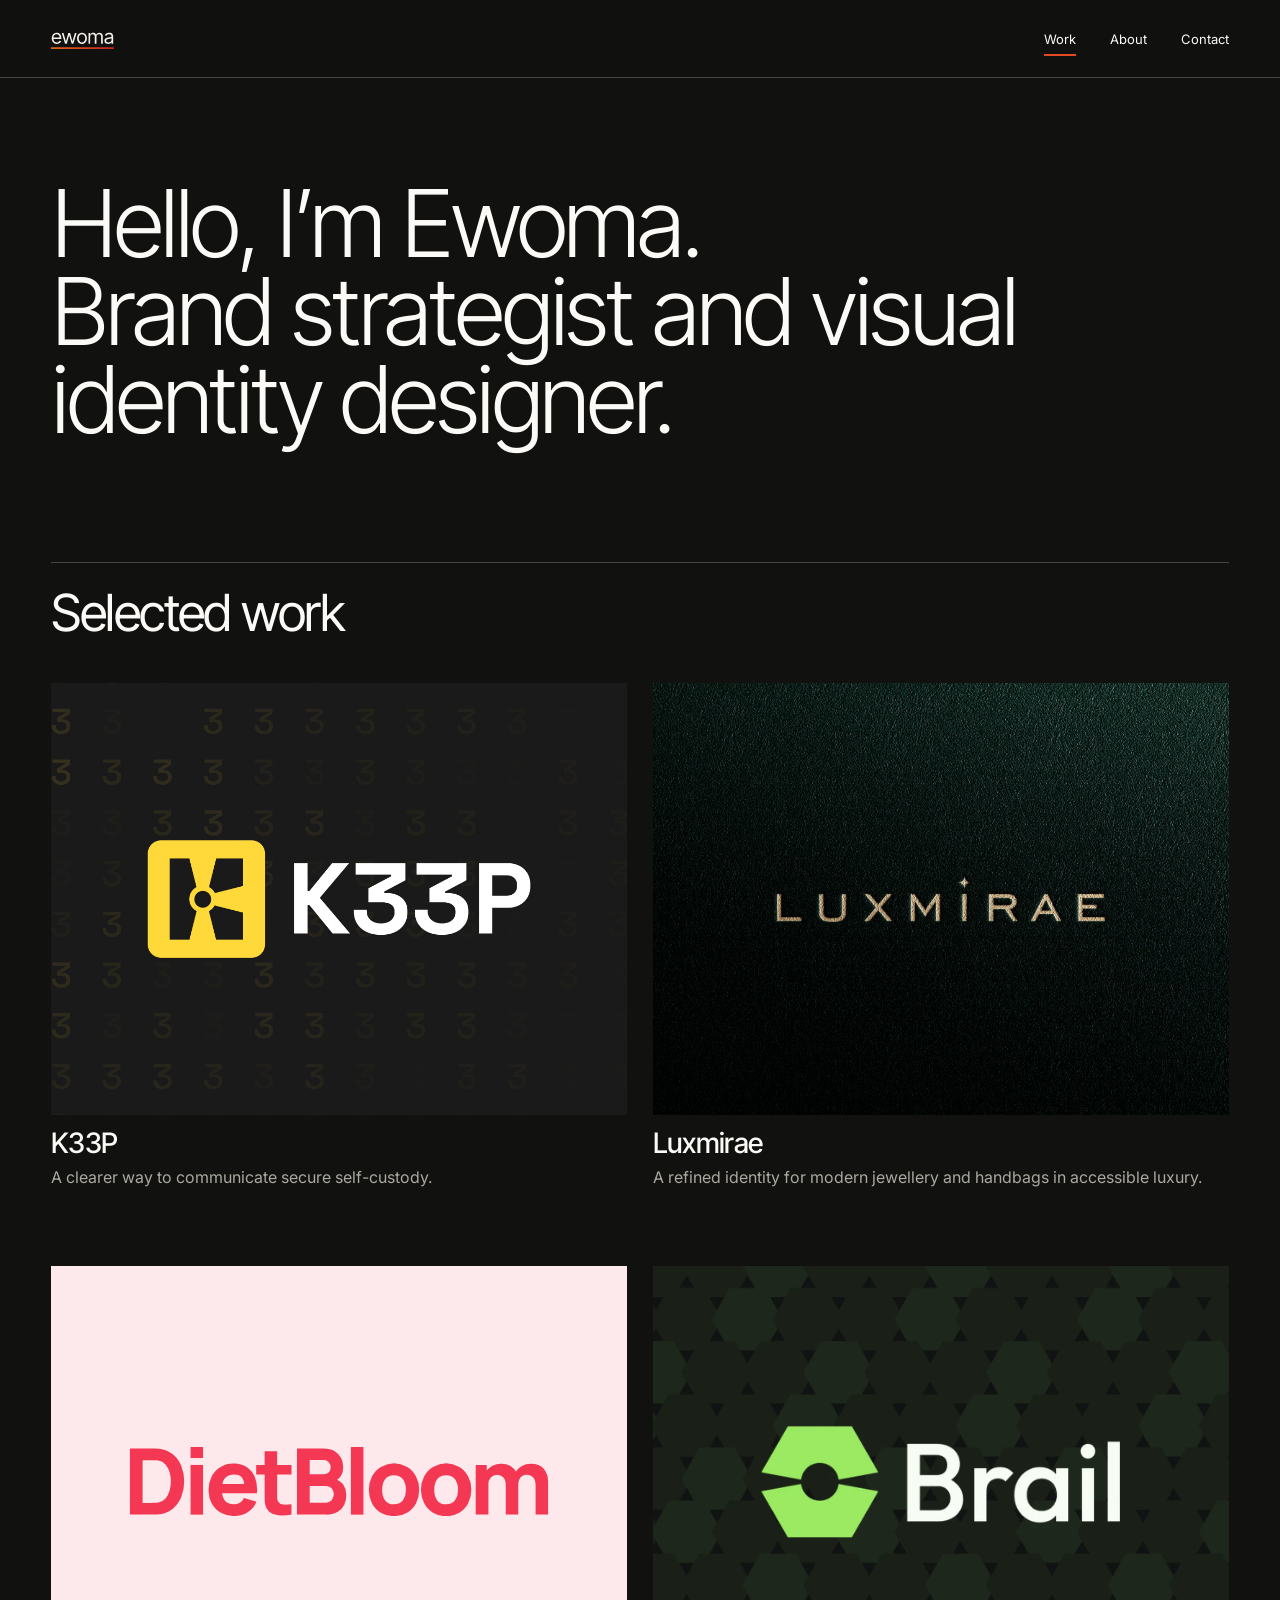
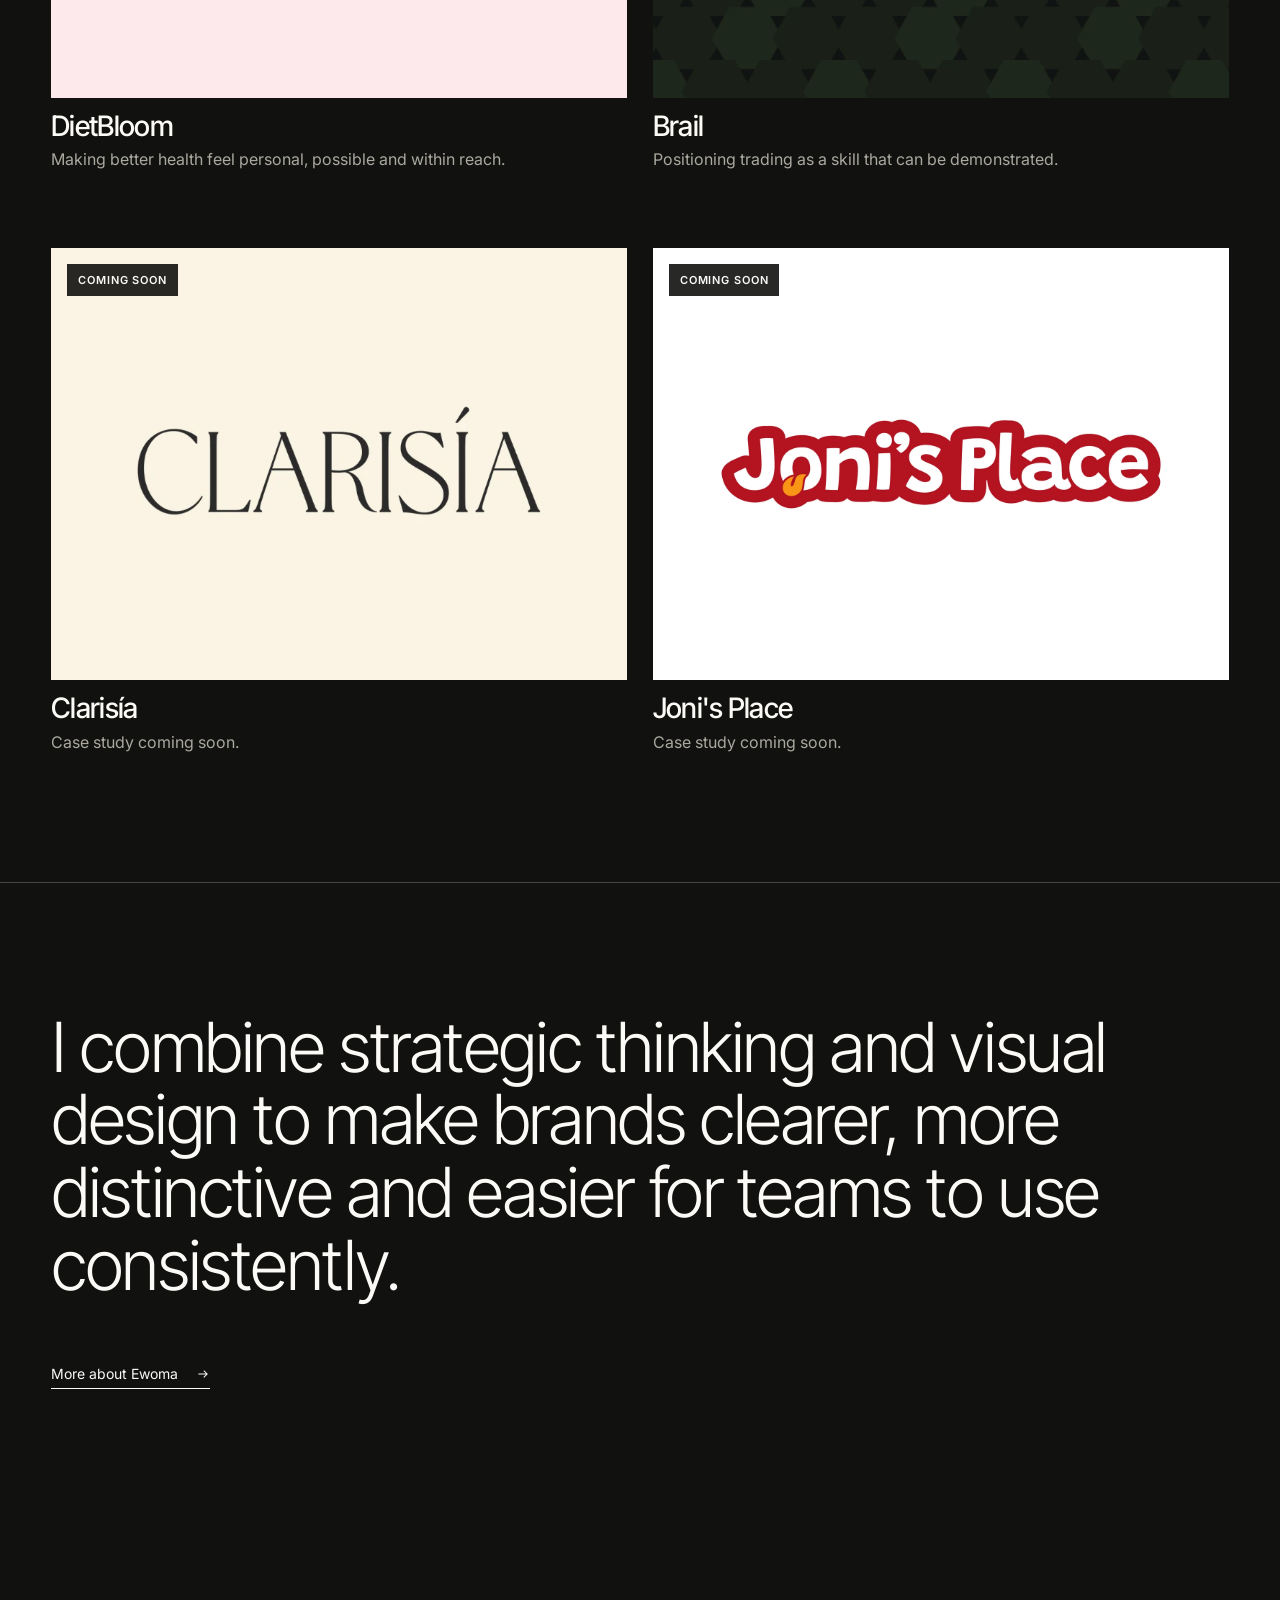
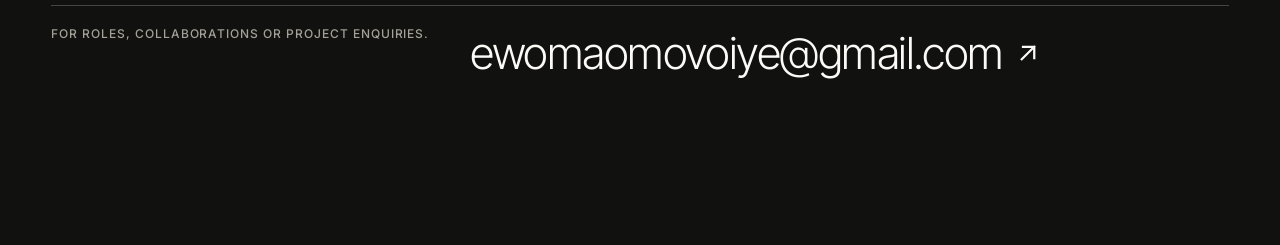
==== commit 7aa4b2ed: "Brail Project Updated" ====
--- a/index.html
+++ b/index.html
@@ -12,6 +12,10 @@
   <link rel="icon" href="images/brand/favicon.svg"><link rel="preconnect" href="https://fonts.googleapis.com"><link rel="preconnect" href="https://fonts.gstatic.com" crossorigin>
   <link href="https://fonts.googleapis.com/css2?family=Inter+Tight:wght@300;400;500;600&family=Inter:wght@400;500;600&family=Montserrat:wght@400;500;600;700;800&display=swap" rel="stylesheet"><link rel="stylesheet" href="style.css?v=project-nav-2">
   <script type="application/ld+json">{"@context":"https://schema.org","@type":"Person","name":"Ewoma Omovoiye","url":"https://ewomaomovoiye.com/","jobTitle":"Brand strategist and visual identity designer","sameAs":["https://www.linkedin.com/in/ewoma-omovoiye/","https://www.instagram.com/ewomaomovoiye/","https://www.behance.net/omovoiypreciou"]}</script>
+  <script>
+    window.va = window.va || function () { (window.vaq = window.vaq || []).push(arguments); };
+  </script>
+  <script defer src="/_vercel/insights/script.js"></script>
 </head>
 <body class="home-page">
 <a class="skip-link" href="#main">Skip to content</a>
@@ -42,16 +46,16 @@
         <div class="project-caption"><h3>DietBloom</h3><p>Making better health feel personal, possible and within reach.</p></div>
       </a></article>
       <article class="project-card"><a class="project-link" href="/work/brail">
-        <figure class="project-visual"><img class="project-still" src="images/brail/hero.svg" alt="Brail identity system preview" loading="lazy"><img class="project-motion" src="images/brail/application.svg" alt="" aria-hidden="true" loading="lazy"></figure>
+        <figure class="project-visual project-visual--brail"><img class="project-still" src="images/brail/cover.webp" alt="Brail identity system preview" loading="lazy"></figure>
         <div class="project-caption"><h3>Brail</h3><p>Positioning trading as a skill that can be demonstrated.</p></div>
       </a></article>
-      <article class="project-card project-card--coming-soon" aria-label="Project five, case study coming soon">
-        <figure class="project-visual project-placeholder"><span>Coming soon</span></figure>
-        <div class="project-caption"><h3>Project five</h3><p>Case study coming soon.</p></div>
+      <article class="project-card project-card--coming-soon" aria-label="Clarisía, case study coming soon">
+        <figure class="project-visual project-visual--coming-soon project-visual--clarisia"><img src="images/clarisia/cover.webp" alt="Clarisía logo" loading="lazy"><span>Coming soon</span></figure>
+        <div class="project-caption"><h3>Clarisía</h3><p>Case study coming soon.</p></div>
       </article>
-      <article class="project-card project-card--coming-soon" aria-label="Project six, case study coming soon">
-        <figure class="project-visual project-placeholder project-placeholder--alt"><span>Coming soon</span></figure>
-        <div class="project-caption"><h3>Project six</h3><p>Case study coming soon.</p></div>
+      <article class="project-card project-card--coming-soon" aria-label="Joni's Place, case study coming soon">
+        <figure class="project-visual project-visual--coming-soon project-visual--jonis-place"><img src="images/jonis-place/cover.webp" alt="Joni's Place logo" loading="lazy"><span>Coming soon</span></figure>
+        <div class="project-caption"><h3>Joni's Place</h3><p>Case study coming soon.</p></div>
       </article>
     </div>
   </div></section>
--- a/style.css
+++ b/style.css
@@ -12,6 +12,12 @@
 @media(max-width:820px){nav{height:70px;padding-left:max(24px,env(safe-area-inset-left));padding-right:max(24px,env(safe-area-inset-right))}.nav-toggle{display:flex;position:relative;z-index:103}.nav-status{display:none}.navlinks{align-items:flex-start;background:var(--ink);color:var(--white);flex-direction:column;font-family:var(--display);font-size:34px;gap:22px;height:100vh;height:100dvh;justify-content:center;overflow-y:auto;overscroll-behavior:contain;padding:calc(48px + env(safe-area-inset-top)) max(48px,calc(24px + env(safe-area-inset-right))) calc(48px + env(safe-area-inset-bottom)) 48px;pointer-events:none;position:fixed;right:0;top:0;transform:translateX(100%);transition:transform .28s ease,visibility .28s;visibility:hidden;-webkit-overflow-scrolling:touch;width:min(88vw,420px);z-index:102}.navlinks.open{pointer-events:auto;transform:translateX(0);visibility:visible}.navlinks a{color:var(--white)}.nav-toggle[aria-expanded=true]{color:var(--white)}.nav-scrim{background:rgba(17,17,15,.42);display:block;inset:0;opacity:0;pointer-events:none;position:fixed;transition:opacity .28s ease;z-index:99}.nav-scrim.open{opacity:1;pointer-events:auto;touch-action:none}.hero-bottom,.home-about,.about-details,.process-intro,.footer-top,.project-status-grid{grid-template-columns:1fr}.hero-actions{justify-content:flex-start}.contact-link{font-size:5.2vw}.principles-grid{grid-template-columns:1fr}.principle{border-left:0;border-top:1px solid var(--line-dark);padding:30px 0}.principle:first-child{border-top:0}.principle .n{margin-bottom:30px}.phase,.story-row{grid-template-columns:60px 1fr}.phase p,.story-copy{grid-column:2}.case-meta{grid-template-columns:repeat(2,1fr)}.meta-item:nth-child(3){border-left:0;padding-left:0}.meta-item:nth-child(n+3){border-top:1px solid var(--line)}}
 @media(max-width:620px){.home-hero{min-height:auto;padding-top:76px}.home-hero h1{font-size:clamp(48px,15.5vw,76px);line-height:.94}.project-grid{grid-template-columns:1fr}.project-card{grid-column:auto}.project-visual{aspect-ratio:4/3}.project-caption h3{font-size:26px}.statement p{font-size:38px}.home-about{gap:38px}.page-hero .intro{margin-top:46px}.about-details{gap:36px}.phase,.story-row{gap:18px;grid-template-columns:36px 1fr}.case-hook{margin-top:42px}.case-intro h1{font-size:clamp(62px,22vw,100px)}.case-story{padding:76px 0}.story-row{padding-bottom:64px}.media-grid .half,.media-grid .third{aspect-ratio:4/3;grid-column:span 12}.footer-bottom{align-items:flex-start;flex-direction:column;gap:28px}.social-links{flex-wrap:wrap}.contact-link{font-size:clamp(18px,5.6vw,29px)}}
 @media(prefers-reduced-motion:reduce){*,*::before,*::after{scroll-behavior:auto!important;transition-duration:.01ms!important}}
+
+/* Branded coming-soon project cards */
+.project-visual--coming-soon img{height:100%;object-fit:cover;width:100%}
+.project-visual--coming-soon span{background:rgba(17,17,15,.9);color:var(--white);font-size:11px;font-weight:600;left:16px;letter-spacing:.08em;padding:9px 11px;position:absolute;text-transform:uppercase;top:16px;z-index:2}
+.project-visual--clarisia{background:#f8f0df}
+.project-visual--jonis-place{background:#fff}
 
 /* Shared page progress */
 nav{isolation:isolate}
@@ -207,9 +213,54 @@
 @media(max-width:820px){.k33p-construction-pair,.k33p-foundations,.k33p-application-grid{padding-left:18px;padding-right:18px}.k33p-foundations{grid-template-columns:1fr}.k33p-icon-system{grid-template-columns:repeat(2,1fr);padding:18px}.k33p-horizontal-lockup,.k33p-mark-motion,.k33p-motion-film,.k33p-event-screen{margin-left:18px;margin-right:18px}}
 @media(max-width:620px){.case-description-story{grid-template-columns:1fr}.case-description-panel{gap:40px}.k33p-construction-pair,.k33p-application-grid{grid-template-columns:1fr}.k33p-horizontal-lockup{aspect-ratio:4/3}.k33p-matrix-fullbleed{aspect-ratio:4/5}.k33p-colour-board{min-height:380px}.k33p-type-board{min-height:410px}.k33p-device-grid{gap:16px;grid-template-columns:repeat(2,minmax(0,1fr));padding:44px 18px}.k33p-device-grid figure:nth-child(n+5){transform:none}.k33p-device-grid figure:last-child{grid-column:1/-1;padding:0 25%}.k33p-case .editorial-media--wide{aspect-ratio:4/3;height:auto}.k33p-application-grid .k33p-application-wide{aspect-ratio:4/3;grid-column:auto}}
 
+/* Brail case study */
+.brail-case{--brail-acid:#9aea62;--brail-dark:#111312;--brail-pale:#eef7e8;--brail-line:rgba(154,234,98,.25)}
+.brail-case .immersive-hero{background:var(--brail-dark)}
+.brail-case .immersive-copy h1{max-width:1080px}
+.brail-product-frame{background:#eef2ea;margin:clamp(24px,4vw,64px);overflow:hidden;padding:clamp(22px,4vw,64px)}
+.brail-product-frame img{height:auto;margin:auto;max-height:780px;object-fit:contain;width:100%}
+.brail-interface-pair{display:grid;gap:clamp(8px,1vw,16px);grid-template-columns:1fr 1fr;padding:clamp(24px,4vw,64px)}
+.brail-interface-pair figure{align-items:center;background:#eff3eb;display:flex;min-height:clamp(360px,43vw,650px);overflow:hidden;padding:clamp(18px,3vw,48px)}
+.brail-interface-pair figure:last-child{background:#111312}
+.brail-interface-pair img{height:100%;object-fit:contain;width:100%}
+.brail-identity-board{display:grid;grid-template-columns:1.35fr .65fr;margin:0 clamp(24px,4vw,64px);min-height:clamp(430px,53vw,760px)}
+.brail-identity-board>div{display:flex;flex-direction:column;justify-content:space-between;overflow:hidden;padding:clamp(24px,3.5vw,54px)}
+.brail-identity-board span{font-size:11px;letter-spacing:.12em;text-transform:uppercase}
+.brail-logo-panel{background:var(--brail-dark);color:var(--brail-acid)}
+.brail-logo-panel img{align-self:center;margin:auto;max-width:min(660px,78%);width:100%}
+.brail-mark-panel{background:var(--brail-pale);color:var(--brail-dark)}
+.brail-mark-panel img{align-self:center;margin:auto;max-height:230px;max-width:54%;width:100%}
+.brail-material-grid{display:grid;gap:clamp(8px,1vw,16px);grid-template-columns:repeat(4,minmax(0,1fr));padding:clamp(24px,4vw,64px)}
+.brail-material-grid figure{aspect-ratio:4/5;background:#d7d5cf;overflow:hidden;position:relative}
+.brail-material-grid img{height:100%;object-fit:cover;width:100%}
+.brail-material-grid figcaption{background:rgba(17,19,18,.78);bottom:12px;color:#fff;font-size:10px;left:12px;letter-spacing:.1em;padding:8px 10px;position:absolute;text-transform:uppercase}
+.brail-poster-pair,.brail-message-grid,.brail-campaign-trio,.brail-operational-grid,.brail-testing-grid{display:grid;gap:clamp(8px,1vw,16px);padding:0 clamp(24px,4vw,64px) clamp(24px,4vw,64px)}
+.brail-poster-pair{grid-template-columns:1fr 1fr}
+.brail-poster-pair figure{aspect-ratio:4/5;background:var(--brail-dark);overflow:hidden}
+.brail-poster-pair img{height:100%;object-fit:contain;width:100%}
+.brail-message-grid{grid-template-columns:repeat(4,minmax(0,1fr))}
+.brail-campaign-trio{grid-template-columns:repeat(3,minmax(0,1fr))}
+.brail-operational-grid{grid-template-columns:repeat(4,minmax(0,1fr))}
+.brail-message-grid figure,.brail-campaign-trio figure,.brail-operational-grid figure{aspect-ratio:4/5;background:var(--brail-dark);overflow:hidden}
+.brail-message-grid img,.brail-campaign-trio img,.brail-operational-grid img{height:100%;object-fit:contain;width:100%}
+.brail-testing-grid{align-items:stretch;grid-template-columns:.72fr 1.28fr}
+.brail-testing-grid figure{align-items:center;background:#111312;display:flex;min-height:clamp(470px,58vw,820px);overflow:hidden}
+.brail-testing-grid figure:last-child{background:#eef2ea;padding:clamp(18px,3vw,48px)}
+.brail-testing-grid img{height:100%;object-fit:contain;width:100%}
+.brail-mark-film{aspect-ratio:16/9;background:var(--brail-dark);margin:0 clamp(24px,4vw,64px) clamp(24px,4vw,64px);overflow:hidden}
+.brail-mark-film video{height:100%;object-fit:cover;width:100%}
+.project-visual--brail{background:#111312}
+.project-visual--brail .project-still{object-fit:cover}
+.case-project-link--brail span,.case-project-link--brail em{color:#9aea62}
+
+@media(max-width:820px){.brail-product-frame,.brail-identity-board,.brail-mark-film{margin-left:18px;margin-right:18px}.brail-interface-pair,.brail-material-grid,.brail-poster-pair,.brail-message-grid,.brail-campaign-trio,.brail-operational-grid,.brail-testing-grid{padding-left:18px;padding-right:18px}.brail-message-grid,.brail-operational-grid{grid-template-columns:1fr 1fr}}
+@media(max-width:620px){.brail-case .immersive-copy h1{font-size:clamp(48px,15.5vw,74px)}.brail-interface-pair,.brail-identity-board,.brail-poster-pair,.brail-campaign-trio,.brail-testing-grid{grid-template-columns:1fr}.brail-interface-pair figure{min-height:360px}.brail-identity-board{min-height:0}.brail-identity-board>div{min-height:360px}.brail-material-grid{grid-template-columns:1fr 1fr}.brail-message-grid,.brail-operational-grid{grid-template-columns:1fr}.brail-testing-grid figure{min-height:520px}.brail-testing-grid figure:last-child{min-height:360px}.brail-mark-film{aspect-ratio:4/5}}
+
 /* Luxmirae case study */
 .next-project-card--luxmirae{background:#102a23}.next-project-card--luxmirae::after{border-color:rgba(184,151,85,.58)}.next-project-card--luxmirae span,.next-project-card--luxmirae em{color:#b89755}.next-project-card--k33p{background:#1a1a1a}.next-project-card--k33p::after{border-color:rgba(255,217,57,.62)}.next-project-card--k33p span,.next-project-card--k33p em{color:#ffd939}.next-project-card--procindex{background:#08150f}.next-project-card--procindex::after{border-color:rgba(0,165,80,.55)}.next-project-card--procindex span,.next-project-card--procindex em{color:#00a550}.next-project-card--brail{background:#0a0a0a}.next-project-card--brail::after{border-color:rgba(249,115,22,.58)}.next-project-card--brail span,.next-project-card--brail em{color:#f97316}.next-project-card--bento{background:#0a0a0a}.next-project-card--bento::after{border-color:rgba(220,38,38,.55)}.next-project-card--bento span,.next-project-card--bento em{color:#dc2626}
 .next-project-card--dietbloom{background:#ff3154}.next-project-card--dietbloom::after{border-color:rgba(255,255,255,.58)}
+.next-project-card--brail{background:#0a0a0a}.next-project-card--brail::after{border-color:rgba(154,234,98,.58)}.next-project-card--brail span,.next-project-card--brail em{color:#9aea62}
+.case-project-link--brail span,.case-project-link--brail em{color:#9aea62}
 .luxmirae-case{--lux-display:"Engravers Gothic","EngraversGothic BT",var(--display);--lux-body:Gotham,"Gotham SSm",Avenir,"Avenir Next",var(--body)}
 .luxmirae-case .case-sheet,.luxmirae-case .immersive-copy p{font-family:var(--lux-body)}
 .luxmirae-case .immersive-copy h1,.luxmirae-case .case-overview h2,.luxmirae-case .case-context h2,.luxmirae-case .case-description-lead{font-family:var(--lux-display);font-weight:400;letter-spacing:.015em}
@@ -217,18 +268,14 @@
 .luxmirae-case .immersive-media video{animation:none;object-fit:contain;object-position:center;transform:none}
 .lux-logo-panel{aspect-ratio:3/2;background:#102a23;margin:clamp(24px,4vw,64px);overflow:hidden}
 .lux-logo-panel img{height:100%;object-fit:contain;width:100%}
-.lux-foundations{background:#102a23;color:#f5ead8;display:grid;gap:1px;grid-template-columns:1.2fr 1fr;padding:clamp(24px,4vw,64px)}
-.lux-colour-board{display:grid;grid-template-columns:1.2fr .8fr .8fr;min-height:clamp(390px,46vw,660px)}
+.lux-foundations{background:#0b3b2e;color:#f5ead8;padding:clamp(24px,4vw,64px)}
+.lux-colour-board{display:grid;grid-template-columns:repeat(3,minmax(0,1fr));min-height:clamp(300px,34vw,500px)}
 .lux-swatch{display:flex;flex-direction:column;justify-content:space-between;padding:clamp(18px,2.4vw,34px)}
 .lux-swatch span{font-family:var(--lux-display);font-size:clamp(28px,3vw,48px);letter-spacing:.03em}
 .lux-swatch small{font-size:11px;letter-spacing:.1em;text-transform:uppercase}
-.lux-swatch--green{border:1px solid rgba(245,234,216,.22)}
-.lux-swatch--cream{background:#f1e7d8;color:#102a23}
-.lux-swatch--gold{background:#b89755;color:#102a23}
-.lux-type-board{background:#f1e7d8;color:#102a23;display:flex;flex-direction:column;justify-content:space-between;min-height:clamp(390px,46vw,660px);padding:clamp(28px,4vw,60px)}
-.lux-type-board>span{font-family:var(--lux-display);font-size:clamp(44px,6.5vw,108px);letter-spacing:.015em;line-height:.9}
-.lux-type-board>p{font-family:var(--lux-display);font-size:clamp(30px,3.8vw,58px);letter-spacing:.015em;line-height:1.02}
-.lux-type-board>small{font-size:11px;letter-spacing:.1em;text-transform:uppercase}
+.lux-swatch--green{background:#0b3b2e;border:1px solid rgba(245,234,216,.22)}
+.lux-swatch--cream{background:#f1e7d8;color:#0b3b2e}
+.lux-swatch--gold{background:#b89755;color:#0b3b2e}
 .lux-campaign-grid,.lux-product-grid{display:grid;gap:clamp(8px,1vw,16px);grid-template-columns:repeat(3,minmax(0,1fr));padding:clamp(24px,4vw,64px)}
 .lux-campaign-grid figure,.lux-product-grid figure,.lux-detail-pair figure{background:#d8cec0;overflow:hidden}
 .lux-campaign-grid figure{aspect-ratio:9/16}.lux-product-grid figure{aspect-ratio:3/4}
@@ -246,8 +293,8 @@
 .lux-detail-pair{display:grid;gap:clamp(8px,1vw,16px);grid-template-columns:1fr 1fr;padding:0 clamp(24px,4vw,64px) clamp(24px,4vw,64px)}
 .lux-detail-pair figure{aspect-ratio:3/4}.lux-detail-pair img{object-fit:contain}
 
-@media(max-width:820px){.lux-foundations{grid-template-columns:1fr;padding-left:18px;padding-right:18px}.lux-campaign-grid,.lux-product-grid{padding-left:18px;padding-right:18px}.lux-logo-panel,.lux-handbag-motion--wide,.lux-motion-film{margin-left:18px;margin-right:18px}.lux-handbag-motion--portrait{max-width:min(620px,calc(100% - 36px))}.lux-detail-pair{padding-left:18px;padding-right:18px}}
-@media(max-width:620px){.lux-colour-board{grid-template-columns:1fr 1fr;min-height:440px}.lux-swatch--green{grid-column:1/-1}.lux-type-board{min-height:430px}.lux-campaign-grid,.lux-product-grid{grid-template-columns:1fr}.lux-campaign-grid figure{aspect-ratio:9/16}.lux-product-grid figure{aspect-ratio:4/5}.lux-brand-portrait{height:auto;aspect-ratio:3/4}.lux-motion-film{aspect-ratio:4/5}.lux-detail-pair{grid-template-columns:1fr}.lux-detail-pair figure{aspect-ratio:3/4}}
+@media(max-width:820px){.lux-foundations{padding-left:18px;padding-right:18px}.lux-campaign-grid,.lux-product-grid{padding-left:18px;padding-right:18px}.lux-logo-panel,.lux-handbag-motion--wide,.lux-motion-film{margin-left:18px;margin-right:18px}.lux-handbag-motion--portrait{max-width:min(620px,calc(100% - 36px))}.lux-detail-pair{padding-left:18px;padding-right:18px}}
+@media(max-width:620px){.lux-colour-board{grid-template-columns:repeat(3,minmax(0,1fr));min-height:260px}.lux-swatch{padding:14px 10px}.lux-swatch span{font-size:clamp(17px,5.2vw,22px)}.lux-campaign-grid,.lux-product-grid{grid-template-columns:1fr}.lux-campaign-grid figure{aspect-ratio:9/16}.lux-product-grid figure{aspect-ratio:4/5}.lux-brand-portrait{height:auto;aspect-ratio:3/4}.lux-motion-film{aspect-ratio:4/5}.lux-detail-pair{grid-template-columns:1fr}.lux-detail-pair figure{aspect-ratio:3/4}}
 
 /* DietBloom case study */
 .dietbloom-case{--diet-coral:#ff3154;--diet-blush:#fde8ec;--diet-ink:#11110f}
